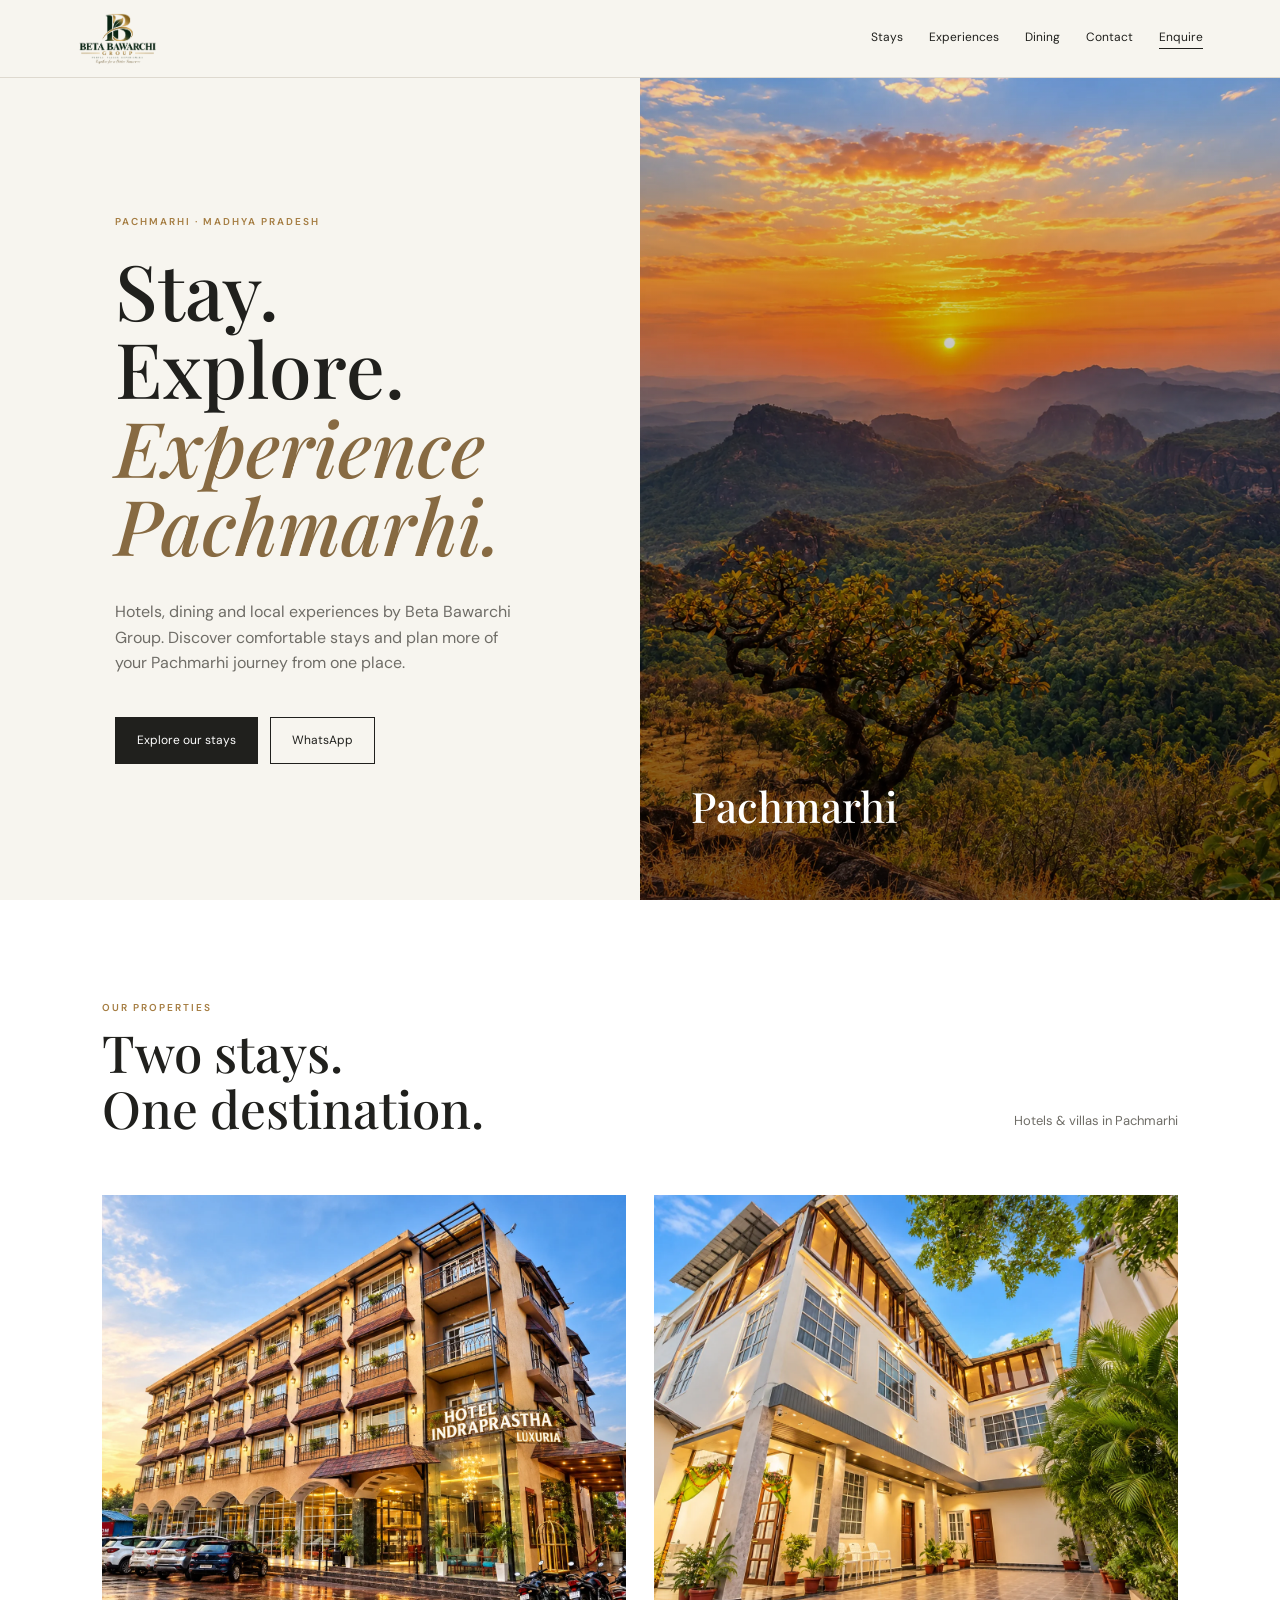
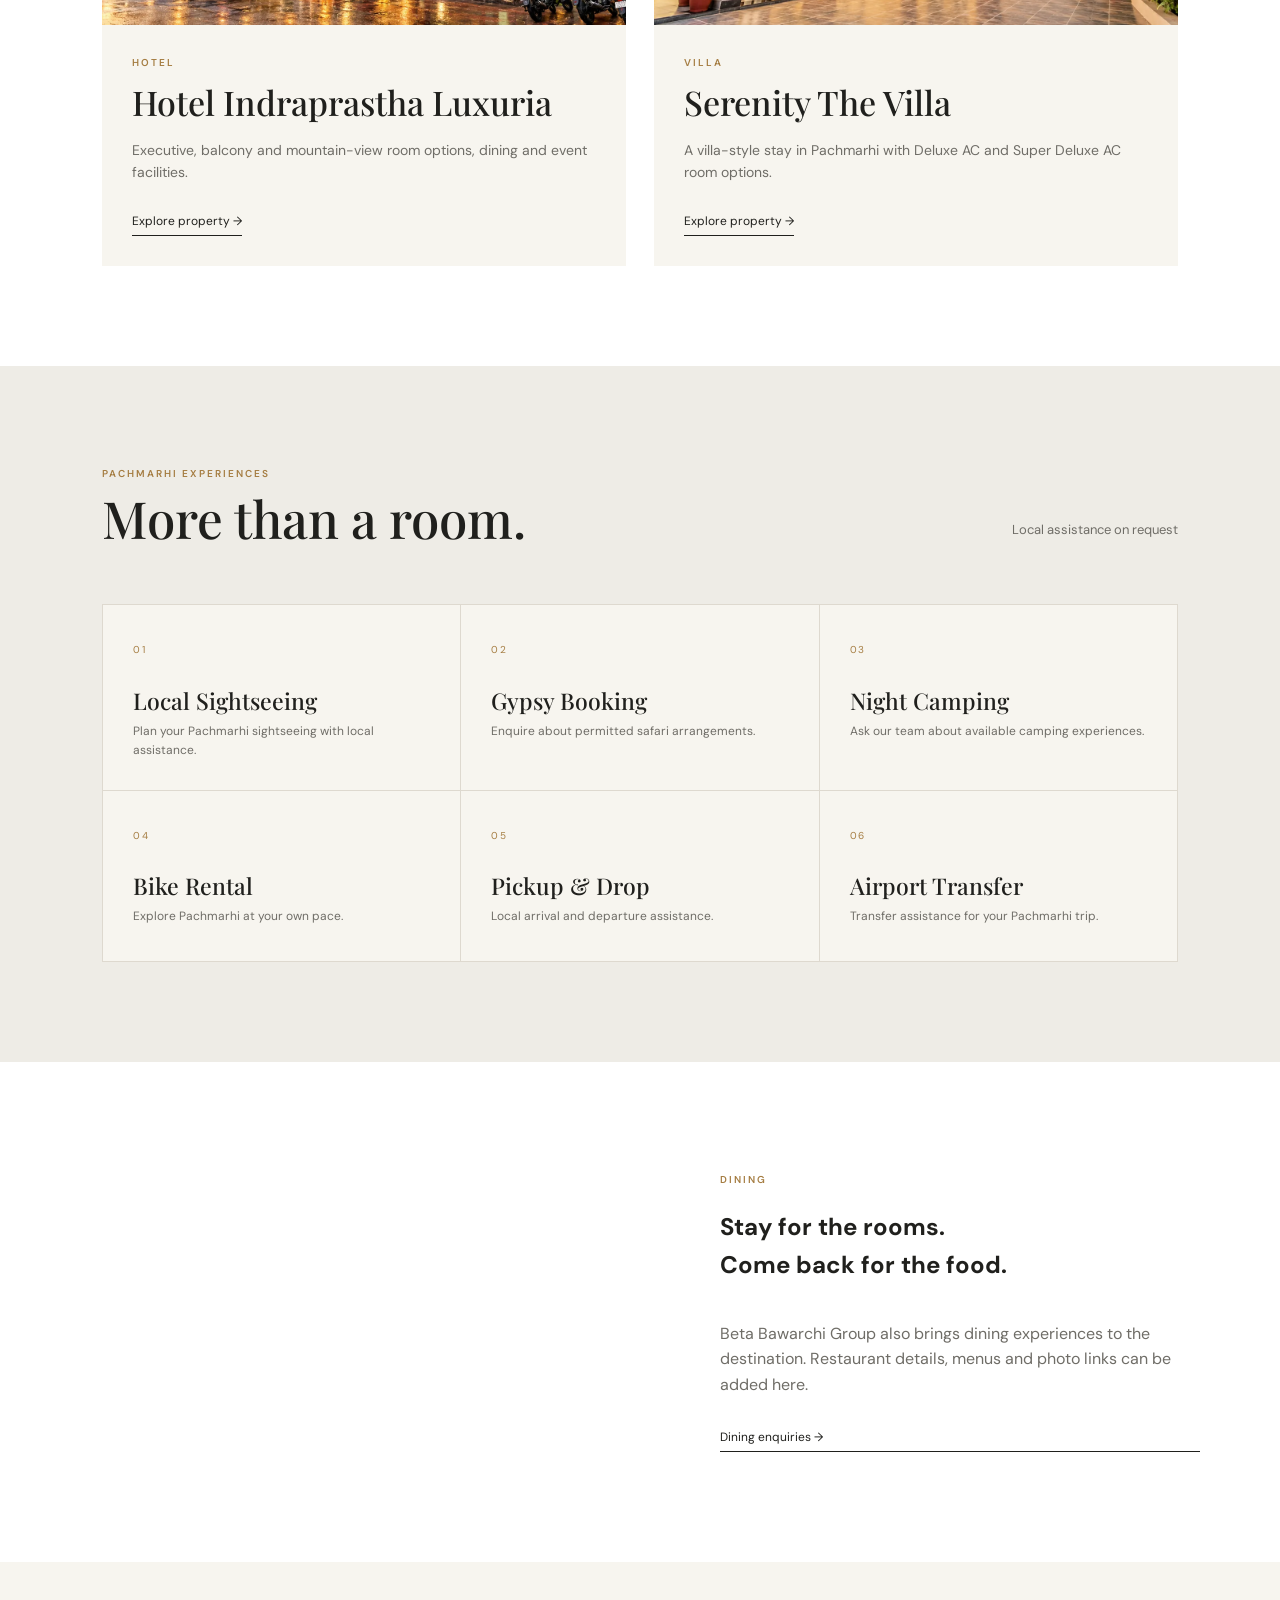
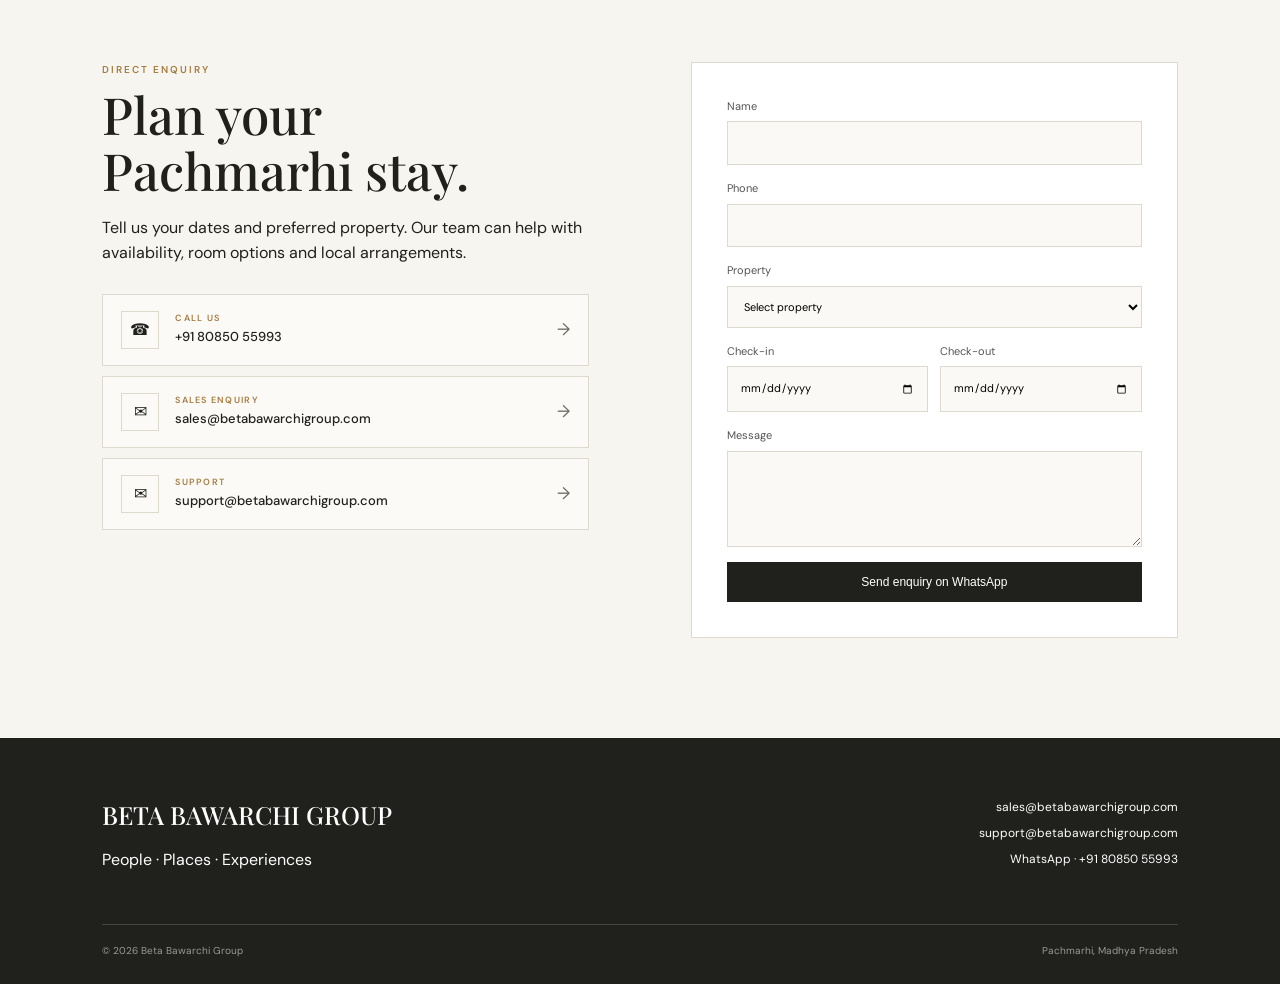
==== index.html @ 011f5f98 "Update index.html" ====
<!doctype html>
<html lang="en">

<head>

    <meta charset="utf-8">

    <meta
        name="viewport"
        content="width=device-width, initial-scale=1"
    >

    <title>
        Hotels in Pachmarhi, Madhya Pradesh | Beta Bawarchi Group
    </title>

    <meta
        name="description"
        content="Hotels and stays in Pachmarhi, Madhya Pradesh with Beta Bawarchi Group. Explore Hotel Indraprastha Luxuria, Serenity The Villa, dining and local experiences."
    >

    <meta
        name="robots"
        content="index,follow"
    >

    <link
        rel="canonical"
        href="https://betabawarchigroup.com/"
    >


    <!-- =====================================================
         GOOGLE FONTS
    ====================================================== -->

    <link
        rel="preconnect"
        href="https://fonts.googleapis.com"
    >

    <link
        rel="preconnect"
        href="https://fonts.gstatic.com"
        crossorigin
    >

    <link
        href="https://fonts.googleapis.com/css2?family=DM+Sans:wght@400;500;600&family=Playfair+Display:wght@500;600&display=swap"
        rel="stylesheet"
    >


    <!-- =====================================================
         MAIN CSS
    ====================================================== -->

    <link
        rel="stylesheet"
        href="styles.css"
    >

</head>


<body>


    <!-- =====================================================
         HEADER
    ====================================================== -->

    <header class="header">

        <a
            class="brand"
            href="/"
        >

            <img
                src="images/logo.png"
                alt="Beta Bawarchi Group"
                class="brand-logo"
            >

        </a>


        <!-- Navigation -->

        <nav class="nav">

            <a href="#properties">
                Stays
            </a>

            <a href="#experiences">
                Experiences
            </a>

            <a href="#dining">
                Dining
            </a>

            <a href="#contact">
                Contact
            </a>

            <a
                class="cta"
                href="#enquiry"
            >
                Enquire
            </a>

        </nav>

    </header>



    <!-- =====================================================
         MAIN CONTENT
    ====================================================== -->

    <main>


        <!-- =================================================
             HERO SECTION
        ================================================== -->

        <section class="hero">


            <div class="hero-copy">

                <div class="eyebrow">
                    PACHMARHI · MADHYA PRADESH
                </div>


                <h1>

                    Stay. Explore.<br>

                    <em>
                        Experience Pachmarhi.
                    </em>

                </h1>


                <p>
                    Hotels, dining and local experiences by Beta
                    Bawarchi Group. Discover comfortable stays and
                    plan more of your Pachmarhi journey from one place.
                </p>


                <div class="buttons">


                    <a
                        class="btn dark"
                        href="#properties"
                    >
                        Explore our stays
                    </a>


                    <a
                        class="btn"
                        href="https://wa.me/918085055993?text=Hello%20Beta%20Bawarchi%20Group%2C%20I%20would%20like%20to%20make%20a%20booking%20enquiry."
                        target="_blank"
                    >
                        WhatsApp
                    </a>


                </div>

            </div>


            <!-- Hero Image -->

             <div class="hero-img">

    <div
        class="hero-slide active"
        style="background-image: url('images/Hero-slide/Destination-1-web.webp');"
    ></div>

    <div
        class="hero-slide"
        style="background-image: url('images/Hero-slide/Destination-2-web.webp');"
    ></div>

    <div
        class="hero-slide"
        style="background-image: url('images/Hero-slide/Destination-3-web.webp');"
    ></div>

    <span>
        Pachmarhi
    </span>

</div>

        </section>



        <!-- =================================================
             OUR PROPERTIES
        ================================================== -->

        <section
            class="section white"
            id="properties"
        >


            <div class="section-head">


                <div>

                    <div class="kicker">
                        OUR PROPERTIES
                    </div>


                    <h2>
                        Two stays.<br>
                        One destination.
                    </h2>

                </div>


                <p>
                    Hotels & villas in Pachmarhi
                </p>


            </div>



            <div class="property-grid">


                <!-- =================================================
                     HOTEL INDRAPRASTHA
                ================================================== -->

                <article class="property-card">


                    <div class="card-img indraprastha"></div>


                    <div class="card-body">


                        <div class="kicker">
                            HOTEL
                        </div>


                        <h3>
                            Hotel Indraprastha Luxuria
                        </h3>


                        <p>
                            Executive, balcony and mountain-view
                            room options, dining and event facilities.
                        </p>


                        <a
                            class="link"
                            href="hotel-indraprastha-pachmarhi/"
                        >
                            Explore property →
                        </a>


                    </div>


                </article>



                <!-- =================================================
                     SERENITY THE VILLA
                ================================================== -->

                <article class="property-card">


                    <div class="card-img serenity"></div>


                    <div class="card-body">


                        <div class="kicker">
                            VILLA
                        </div>


                        <h3>
                            Serenity The Villa
                        </h3>


                        <p>
                            A villa-style stay in Pachmarhi with
                            Deluxe AC and Super Deluxe AC room options.
                        </p>


                        <a
                            class="link"
                            href="serenity-the-villa-pachmarhi/"
                        >
                            Explore property →
                        </a>


                    </div>


                </article>


            </div>


        </section>



        <!-- =================================================
             PACHMARHI EXPERIENCES
        ================================================== -->

        <section
            class="section experiences"
            id="experiences"
        >


            <div class="section-head">


                <div>

                    <div class="kicker">
                        PACHMARHI EXPERIENCES
                    </div>


                    <h2>
                        More than a room.
                    </h2>

                </div>


                <p>
                    Local assistance on request
                </p>


            </div>



            <div class="experience-grid">


                <!-- Experience 01 -->

                <div class="experience">

                    <span>
                        01
                    </span>


                    <h3>
                        Local Sightseeing
                    </h3>


                    <p>
                        Plan your Pachmarhi sightseeing with
                        local assistance.
                    </p>

                </div>



                <!-- Experience 02 -->

                <div class="experience">

                    <span>
                        02
                    </span>


                    <h3>
                        Gypsy Booking
                    </h3>


                    <p>
                        Enquire about permitted safari arrangements.
                    </p>

                </div>



                <!-- Experience 03 -->

                <div class="experience">

                    <span>
                        03
                    </span>


                    <h3>
                        Night Camping
                    </h3>


                    <p>
                        Ask our team about available camping
                        experiences.
                    </p>

                </div>



                <!-- Experience 04 -->

                <div class="experience">

                    <span>
                        04
                    </span>


                    <h3>
                        Bike Rental
                    </h3>


                    <p>
                        Explore Pachmarhi at your own pace.
                    </p>

                </div>



                <!-- Experience 05 -->

                <div class="experience">

                    <span>
                        05
                    </span>


                    <h3>
                        Pickup & Drop
                    </h3>


                    <p>
                        Local arrival and departure assistance.
                    </p>

                </div>



                <!-- Experience 06 -->

                <div class="experience">

                    <span>
                        06
                    </span>


                    <h3>
                        Airport Transfer
                    </h3>


                    <p>
                        Transfer assistance for your Pachmarhi trip.
                    </p>

                </div>


            </div>


        </section>



        <!-- =================================================
             DINING
        ================================================== -->

        <section
            class="dining"
            id="dining"
        >


            <div class="dining-img"></div>


            <div class="dining-copy">


                <div class="kicker">
                    DINING
                </div>


                <h2>
                    Stay for the rooms.<br>
                    Come back for the food.
                </h2>


                <p>
                    Beta Bawarchi Group also brings dining experiences
                    to the destination. Restaurant details, menus and
                    photo links can be added here.
                </p>


                <a
                    class="link"
                    href="mailto:sales@betabawarchigroup.com?subject=Dining%20Enquiry"
                >
                    Dining enquiries →
                </a>


            </div>


        </section>



        <!-- =================================================
             DIRECT ENQUIRY
        ================================================== -->

        <section
            class="section enquiry"
            id="enquiry"
        >


            <!-- Contact Information -->

            <div>


                <div class="kicker">
                    DIRECT ENQUIRY
                </div>


                <h2>
                    Plan your<br>
                    Pachmarhi stay.
                </h2>


                <p>
                    Tell us your dates and preferred property.
                    Our team can help with availability, room
                    options and local arrangements.
                </p>


                <div class="contact-actions">

    <a
        class="contact-action"
        href="tel:+918085055993"
    >
        <span class="contact-icon">☎</span>

        <span class="contact-action-text">
            <small>CALL US</small>
            <strong>+91 80850 55993</strong>
        </span>

        <span class="contact-arrow">→</span>
    </a>


    <a
        class="contact-action"
        href="mailto:sales@betabawarchigroup.com"
    >
        <span class="contact-icon">✉</span>

        <span class="contact-action-text">
            <small>SALES ENQUIRY</small>
            <strong>sales@betabawarchigroup.com</strong>
        </span>

        <span class="contact-arrow">→</span>
    </a>


    <a
        class="contact-action"
        href="mailto:support@betabawarchigroup.com"
    >
        <span class="contact-icon">✉</span>

        <span class="contact-action-text">
            <small>SUPPORT</small>
            <strong>support@betabawarchigroup.com</strong>
        </span>

        <span class="contact-arrow">→</span>
    </a>

     </div>
     </div>



            <!-- Booking Enquiry Form -->

            <form
                class="form"
                onsubmit="sendWhatsApp(event)"
            >


                <label>

                    Name

                    <input
                        id="name"
                        required
                    >

                </label>



                <label>

                    Phone

                    <input
                        id="phone"
                        required
                    >

                </label>



                <label>

                    Property

                    <select
                        id="property"
                        required
                    >

                        <option value="">
                            Select property
                        </option>


                        <option>
                            Hotel Indraprastha Luxuria
                        </option>


                        <option>
                            Serenity The Villa
                        </option>

                    </select>

                </label>



                <div class="two">


                    <label>

                        Check-in

                        <input
                            id="checkin"
                            type="date"
                            required
                        >

                    </label>


                    <label>

                        Check-out

                        <input
                            id="checkout"
                            type="date"
                            required
                        >

                    </label>


                </div>



                <label>

                    Message

                    <textarea
                        id="message"
                        rows="4"
                    ></textarea>

                </label>



                <button
                    class="btn dark full"
                >
                    Send enquiry on WhatsApp
                </button>


            </form>


        </section>


    </main>



    <!-- =====================================================
         FOOTER
    ====================================================== -->

    <footer
        class="footer"
        id="contact"
    >


        <!-- Footer Brand -->

        <div>


            <div class="footer-brand">
                BETA BAWARCHI GROUP
            </div>


            <p>
                People · Places · Experiences
            </p>


        </div>



        <!-- Footer Contact -->

        <div class="footer-contact">


            <a href="mailto:sales@betabawarchigroup.com">
                sales@betabawarchigroup.com
            </a>


            <a href="mailto:support@betabawarchigroup.com">
                support@betabawarchigroup.com
            </a>


            <a
                href="https://wa.me/918085055993"
                target="_blank"
            >
                WhatsApp · +91 80850 55993
            </a>


        </div>



        <!-- Footer Bottom -->

        <div class="footer-bottom">


            <span>
                © 2026 Beta Bawarchi Group
            </span>


            <span>
                Pachmarhi, Madhya Pradesh
            </span>


        </div>


    </footer>



    <!-- =====================================================
         JAVASCRIPT
    ====================================================== -->

    <script src="script.js"></script>


</body>

</html>
---- styles.css ----
/* =========================================================
   BETA BAWARCHI GROUP
   MAIN WEBSITE STYLES
========================================================= */


/* =========================================================
   1. ROOT VARIABLES
========================================================= */

:root {
    --ink: #20201d;
    --muted: #6f6d67;
    --gold: #a57d42;
    --paper: #f7f5ef;
    --white: #fff;
    --line: #ded9cf;

    --serif: "Playfair Display", Georgia, serif;
    --sans: "DM Sans", Arial, sans-serif;
}


/* =========================================================
   2. GLOBAL STYLES
========================================================= */

* {
    box-sizing: border-box;
}

html {
    scroll-behavior: smooth;
}

body {
    margin: 0;
    background: var(--paper);
    color: var(--ink);
    font-family: var(--sans);
    line-height: 1.6;
}

a {
    text-decoration: none;
    color: inherit;
}

img {
    max-width: 100%;
}


/* =========================================================
   3. HEADER
========================================================= */

.header {
    height: 78px;
    border-bottom: 1px solid var(--line);

    display: flex;
    align-items: center;
    justify-content: space-between;

    padding: 0 6vw;

    position: sticky;
    top: 0;

    background: rgba(247, 245, 239, 0.96);
    backdrop-filter: blur(10px);

    z-index: 20;
}


/* Brand */

.brand {
    display: flex;
    align-items: center;
}

.brand-logo {
    width: 150px;
    height: 52px;
    object-fit: contain;
    object-position: left center;
    display: block;
}


/* Navigation */

.nav {
    display: flex;
    gap: 26px;
    font-size: 12px;
}

.nav a:hover {
    color: var(--gold);
}

.nav .cta {
    border-bottom: 1px solid var(--ink);
}


/* =========================================================
   4. HOMEPAGE HERO
========================================================= */

.hero {
    min-height: calc(100vh - 78px);

    display: grid;
    grid-template-columns: 1fr 1fr;
}

.hero-copy {
    padding: 9vw;

    display: flex;
    justify-content: center;
    flex-direction: column;
}

.eyebrow,
.kicker {
    font-size: 10px;
    letter-spacing: 0.2em;
    color: var(--gold);
    font-weight: 600;
}

.hero h1 {
    font: 500 clamp(48px, 6vw, 84px) / 1.02 var(--serif);
    margin: 20px 0;
}

.hero h1 em {
    font-style: italic;
    color: #876a42;
}

.hero-copy p {
    max-width: 530px;
    color: var(--muted);
}

.hero-img {
    min-height: 620px;
    position: relative;
    overflow: hidden;
    background: #222;
}


/* =========================================================
   HERO IMAGE SLIDES
========================================================= */

.hero-slide {
    position: absolute;

    inset: 0;

    background-position: center;
    background-size: cover;
    background-repeat: no-repeat;

    opacity: 0;

    transition: opacity 1.4s ease;

    transform: scale(1.02);
}


/* Dark overlay */

.hero-slide::after {
    content: "";

    position: absolute;

    inset: 0;

    background:
        linear-gradient(
            180deg,
            rgba(0, 0, 0, 0.05),
            rgba(0, 0, 0, 0.55)
        );
}


/* Active slide */

.hero-slide.active {
    opacity: 1;
}


/* Pachmarhi label */

.hero-img span {
    position: absolute;

    left: 8%;
    bottom: 8%;

    color: white;

    font: 500 42px var(--serif);

    z-index: 5;
}


/* =========================================================
   5. BUTTONS
========================================================= */

.buttons {
    display: flex;
    gap: 12px;
    margin-top: 25px;
}

.btn {
    padding: 13px 21px;

    border: 1px solid var(--ink);

    font-size: 12px;
    cursor: pointer;
}

.btn.dark {
    background: var(--ink);
    color: white;
}

.btn:hover {
    opacity: 0.82;
}


/* =========================================================
   6. GENERAL SECTIONS
========================================================= */

.section {
    padding: 100px 8vw;
}

.white {
    background: #fff;
}

.section-head {
    display: flex;
    justify-content: space-between;
    align-items: end;

    margin-bottom: 50px;
}

.section h2 {
    font: 500 clamp(35px, 4vw, 56px) / 1.1 var(--serif);
    margin: 8px 0;
}

.section-head p {
    color: var(--muted);
    font-size: 13px;
}


/* =========================================================
   7. PROPERTY CARDS
========================================================= */

.property-grid {
    display: grid;
    grid-template-columns: 1fr 1fr;
    gap: 28px;
}

.property-card {
    background: var(--paper);
}

.card-img {
    height: 430px;
    background: center / cover;
}

.indraprastha {
    background-image:
        url("images/indraprastha/Facade-web.webp");
}

.serenity {
    background-image:
        url("images/Serenity/serenity-web.webp");
}

.card-body {
    padding: 30px;
}

.card-body h3 {
    font: 500 34px var(--serif);
    margin: 8px 0;
}

.card-body p {
    color: var(--muted);
    font-size: 14px;
}

.link {
    font-size: 12px;

    border-bottom: 1px solid var(--ink);

    display: inline-block;

    padding-bottom: 3px;
    margin-top: 15px;
}


/* =========================================================
   8. EXPERIENCES
========================================================= */

.experiences {
    background: #eeece6;
}

.experience-grid {
    display: grid;
    grid-template-columns: repeat(3, 1fr);

    gap: 1px;

    background: var(--line);
    border: 1px solid var(--line);
}

.experience {
    background: var(--paper);

    padding: 30px;
    min-height: 170px;
}

.experience span {
    color: var(--gold);

    font-size: 10px;
    letter-spacing: 0.15em;
}

.experience h3 {
    font: 500 23px var(--serif);
    margin: 24px 0 6px;
}

.experience p {
    font-size: 12px;
    color: var(--muted);
    margin: 0;
}


/* =========================================================
   9. DINING
========================================================= */

.dining {
    display: grid;
    grid-template-columns: 1fr 1fr;

    padding: 0;

    background: white;
}

.dining-img {
    min-height: 500px;

    background:
        url("https://images.unsplash.com/photo-1515003197210-e0cd71810b5f?auto=format&fit=crop&w=1400&q=85")
        center / cover;
}

.dining-copy {
    padding: 80px;

    display: flex;
    flex-direction: column;
    justify-content: center;
}

.dining-copy p {
    max-width: 520px;
    color: var(--muted);
}


/* =========================================================
   10. FOOTER
========================================================= */

.footer {
    background: var(--ink);
    color: white;

    padding: 60px 8vw 25px;

    display: grid;
    grid-template-columns: 1fr 1fr;

    gap: 35px;
}

.footer-brand {
    font: 500 25px var(--serif);
}

.footer-contact {
    display: flex;
    flex-direction: column;
    gap: 7px;

    font-size: 12px;

    justify-self: end;
    text-align: right;
}

.footer-bottom {
    grid-column: 1 / -1;

    border-top: 1px solid #444;

    padding-top: 18px;

    color: #999;

    font-size: 10px;

    display: flex;
    justify-content: space-between;
}


/* =========================================================
   11. PROPERTY PAGE HERO
========================================================= */

.property-hero {
    display: grid;
    grid-template-columns: 1fr 1fr;

    min-height: 620px;
}

.property-copy {
    padding: 9vw;

    display: flex;
    flex-direction: column;
    justify-content: center;
}

.property-copy h1 {
    font: 500 clamp(42px, 5vw, 72px) / 1.05 var(--serif);
    margin: 15px 0;
}

.property-copy p {
    max-width: 560px;
    color: var(--muted);
}

.property-photo {
    background: center / cover;
}

.property-photo.ind {
    background-image:
        url("images/indraprastha/Facade-web.webp");
}

.property-photo.ser {
    background-image:
        url("images/Serenity/hero-web.webp");
}


/* =========================================================
   12. PROPERTY STATS
========================================================= */

.stats {
    display: grid;
    grid-template-columns: repeat(4, 1fr);

    border-top: 1px solid var(--line);
    border-bottom: 1px solid var(--line);
}

.stat {
    padding: 25px;
    border-right: 1px solid var(--line);
}

.stat:last-child {
    border: 0;
}

.stat strong {
    display: block;
    font: 500 25px var(--serif);
}

.stat span {
    font-size: 10px;
    color: var(--muted);

    text-transform: uppercase;
    letter-spacing: 0.1em;
}


/* =========================================================
   13. ROOMS
========================================================= */

.rooms {
    background: #fff;
}

.room-grid {
    display: grid;
    grid-template-columns: repeat(2, 1fr);

    gap: 1px;

    background: var(--line);
    border: 1px solid var(--line);
}

.room {
    background: var(--paper);
}


/* ---------------------------------------------------------
   ROOM PREVIEW IMAGE
--------------------------------------------------------- */

.room-photo {
    height: 290px;
    background: center / cover;
}


/* =========================================================
   HOTEL INDRAPRASTHA ROOM IMAGES
   DO NOT CHANGE
========================================================= */


/* Executive AC */

.room-photo.r1 {
    background-image:
        url("images/indraprastha/executive-ac-web.webp");
}


/* Executive AC Front View */

.room-photo.r2 {
    background-image:
        url("images/indraprastha/executive-front-web.webp");
}


/* Executive Luxury Balcony */

.room-photo.r3 {
    background-image:
        url("images/indraprastha/luxury-balcony-web.webp");
}


/* Mountain View Room */

.room-photo.r4 {
    background-image:
        url("images/indraprastha/mountain-view-web.webp");
}


/* Royale Suite */

.room-photo.r5 {
    background-image:
        url("https://raw.githubusercontent.com/sreejithp-dotcom/beta-bawarchi-website/main/images/indraprastha/royale-suite-web.webp");
}


/* =========================================================
   SERENITY THE VILLA
   ROOM IMAGES
========================================================= */

/*
   Serenity has two room categories:

   1. Deluxe AC
   2. Super Deluxe AC

   These use separate classes so they never interfere
   with the Indraprastha room images above.
*/

.room-photo.serenity-dummy-1 {
    background-image:
        url("images/Serenity/Deluxe Room 1.png");
}

.room-photo.serenity-dummy-2 {
    background-image:
        url("https://raw.githubusercontent.com/sreejithp-dotcom/beta-bawarchi-website/main/images/Serenity/Super Deluxe.png");
}


/* =========================================================
   ROOM INFORMATION
========================================================= */

.room-body {
    padding: 25px;
}

.room-body h3 {
    font: 500 26px var(--serif);
    margin: 0 0 5px;
}

.room-body small {
    color: var(--gold);
}

.room-body p {
    color: var(--muted);
    font-size: 12px;
}

.photo-link {
    font-size: 11px;
    color: var(--gold);
}


/* =========================================================
   14. AMENITIES
========================================================= */

.amenity-grid {
    display: grid;
    grid-template-columns: repeat(3, 1fr);

    gap: 1px;

    background: var(--line);
    border: 1px solid var(--line);
}

.amenity {
    background: var(--paper);
    padding: 28px;
}

.amenity h3 {
    font: 500 21px var(--serif);
    margin: 0 0 12px;
}

.amenity p {
    color: var(--muted);
    font-size: 12px;
    margin: 4px 0;
}


/* =========================================================
   15. OLD ENQUIRY SECTION
========================================================= */

.enquiry {
    display: grid;
    grid-template-columns: 1fr 1fr;

    gap: 8vw;
}

.enquiry-copy p {
    color: var(--muted);
    max-width: 520px;
}

.contact {
    display: flex;
    flex-direction: column;

    gap: 8px;

    margin-top: 25px;

    font-size: 13px;
}


/* =========================================================
   16. OLD BOOKING FORM
========================================================= */

.form {
    background: #fff;

    border: 1px solid var(--line);

    padding: 35px;
}

.form label {
    font-size: 11px;
    color: #555;

    display: block;

    margin-bottom: 15px;
}

.form input,
.form select,
.form textarea {
    display: block;

    width: 100%;

    margin-top: 6px;

    border: 1px solid var(--line);

    padding: 12px;

    background: #faf9f5;

    font: inherit;
}

.two {
    display: grid;
    grid-template-columns: 1fr 1fr;

    gap: 12px;
}

.full {
    width: 100%;
    border: 0;
}


/* =========================================================
   17. BREADCRUMB
========================================================= */

.breadcrumb {
    padding: 20px 8vw;

    font-size: 11px;
    color: var(--muted);
}

.breadcrumb a {
    color: var(--gold);
}


/* =========================================================
   18. LOCATION + CONTACT + BOOKING ENQUIRY
========================================================= */

.location-enquiry {
    padding: 90px 7vw;
    background: var(--paper);
}

.location-enquiry-header {
    max-width: 700px;
    margin-bottom: 40px;
}

.location-enquiry-header .eyebrow {
    margin-bottom: 12px;
}

.location-enquiry-header h2 {
    font: 500 clamp(35px, 4vw, 56px) / 1.1 var(--serif);
    margin: 8px 0 14px;
}

.location-enquiry-header p {
    color: var(--muted);
    max-width: 600px;
    font-size: 14px;
}


/* =========================================================
   LOCATION / ENQUIRY GRID
========================================================= */

.location-enquiry-grid {
    display: grid;
    grid-template-columns: 1.1fr 0.9fr;

    gap: 28px;

    align-items: stretch;
}


/* =========================================================
   MAP PANEL
========================================================= */

.map-panel {
    background: var(--white);

    border: 1px solid var(--line);

    overflow: hidden;
}

.map-panel iframe {
    width: 100%;
    height: 450px;

    display: block;

    border: 0;
}


/* =========================================================
   PROPERTY CONTACT CARD
========================================================= */

.property-contact-card {
    padding: 30px;
}

.property-contact-card h3 {
    font: 500 24px var(--serif);
    margin: 0 0 24px;
}


/* Contact rows */

.contact-item {
    display: grid;
    grid-template-columns: 80px 1fr;

    gap: 15px;

    padding: 15px 0;

    border-bottom: 1px solid var(--line);
}

.contact-item:last-of-type {
    border-bottom: 0;
}

.contact-label {
    font-size: 10px;

    letter-spacing: 0.12em;

    text-transform: uppercase;

    color: var(--muted);
}

.contact-value {
    font-size: 14px;
    line-height: 1.6;
}

.contact-value a {
    color: var(--ink);
}

.contact-value a:hover {
    color: var(--gold);
}


/* =========================================================
   MAP ACTION BUTTONS
========================================================= */

.map-actions {
    display: flex;

    gap: 12px;

    margin-top: 22px;

    flex-wrap: wrap;
}

.map-actions a {
    display: inline-flex;

    align-items: center;
    justify-content: center;

    min-height: 44px;

    padding: 0 20px;

    border: 1px solid var(--ink);

    font-size: 11px;

    letter-spacing: 0.08em;

    text-transform: uppercase;

    transition: 0.2s ease;
}

.map-actions a:hover {
    background: var(--ink);
    color: var(--white);
}

.map-actions .whatsapp-btn {
    border-color: var(--gold);

    background: var(--gold);

    color: var(--white);
}

.map-actions .whatsapp-btn:hover {
    background: var(--ink);

    border-color: var(--ink);
}


/* =========================================================
   DIRECT BOOKING FORM CARD
========================================================= */

.booking-form-card {
    background: var(--white);

    border: 1px solid var(--line);

    padding: 40px;
}

.booking-form-card h3 {
    font: 500 30px var(--serif);

    margin: 0 0 10px;
}

.booking-form-card > p {
    color: var(--muted);

    font-size: 13px;

    line-height: 1.7;

    margin: 0 0 28px;
}


/* =========================================================
   NEW BOOKING FORM
========================================================= */

.booking-form {
    display: grid;

    gap: 16px;
}

.booking-form label {
    display: grid;

    gap: 7px;

    font-size: 10px;

    text-transform: uppercase;

    letter-spacing: 0.1em;

    color: var(--muted);
}

.booking-form input,
.booking-form select,
.booking-form textarea {
    width: 100%;

    padding: 13px 14px;

    border: 1px solid var(--line);

    background: var(--paper);

    color: var(--ink);

    font-family: var(--sans);

    font-size: 13px;

    outline: none;

    transition: border-color 0.2s ease;
}

.booking-form input:focus,
.booking-form select:focus,
.booking-form textarea:focus {
    border-color: var(--gold);
}

.booking-form textarea {
    min-height: 100px;

    resize: vertical;
}

.booking-form button {
    margin-top: 5px;

    min-height: 48px;

    border: 0;

    background: var(--ink);

    color: var(--white);

    font-family: var(--sans);

    font-size: 11px;

    letter-spacing: 0.1em;

    text-transform: uppercase;

    cursor: pointer;

    transition: 0.2s ease;
}

.booking-form button:hover {
    background: var(--gold);
}


/* =========================================================
   LOCATION INFORMATION STRIP
========================================================= */

.location-info-strip {
    display: grid;

    grid-template-columns: repeat(3, 1fr);

    margin-top: 28px;

    border: 1px solid var(--line);

    background: var(--white);
}

.location-info-strip div {
    padding: 20px 24px;

    border-right: 1px solid var(--line);
}

.location-info-strip div:last-child {
    border-right: 0;
}

.location-info-strip strong {
    display: block;

    font: 500 18px var(--serif);

    margin-bottom: 5px;
}

.location-info-strip span {
    color: var(--muted);

    font-size: 12px;
}


/* =========================================================
   19. TABLET / MOBILE
========================================================= */

@media (max-width: 850px) {

    /* Navigation */

    .nav a:not(.cta) {
        display: none;
    }


    /* Main layouts */

    .hero,
    .property-hero,
    .dining,
    .enquiry {
        grid-template-columns: 1fr;
    }


    /* Homepage hero */

    .hero-img {
        min-height: 430px;
    }


    /* Property hero */

    .property-photo {
        min-height: 430px;
    }

    .property-copy {
        padding: 70px 8vw;
    }

    .property-photo {
        order: -1;
    }


    /* Property cards and rooms */

    .property-grid,
    .room-grid {
        grid-template-columns: 1fr;
    }


    /* Experiences and amenities */

    .experience-grid,
    .amenity-grid {
        grid-template-columns: 1fr 1fr;
    }


    /* Stats */

    .stats {
        grid-template-columns: 1fr 1fr;
    }


    /* Footer */

    .footer {
        grid-template-columns: 1fr;
    }

    .footer-contact {
        justify-self: start;
        text-align: left;
    }

    .footer-bottom {
        grid-column: 1;
    }


    /* =====================================================
       LOCATION / ENQUIRY MOBILE
    ===================================================== */

    .location-enquiry {
        padding: 65px 6vw;
    }

    .location-enquiry-grid {
        grid-template-columns: 1fr;
    }

    .map-panel iframe {
        height: 400px;
    }

    .booking-form-card {
        padding: 30px;
    }

    .location-info-strip {
        grid-template-columns: 1fr;
    }

    .location-info-strip div {
        border-right: 0;

        border-bottom: 1px solid var(--line);
    }

    .location-info-strip div:last-child {
        border-bottom: 0;
    }
}


/* =========================================================
   20. SMALL MOBILE
========================================================= */

@media (max-width: 560px) {

    /* General sections */

    .section {
        padding: 75px 6vw;
    }


    /* Experiences / amenities / stats */

    .experience-grid,
    .amenity-grid,
    .stats {
        grid-template-columns: 1fr;
    }


    /* Old form */

    .two {
        grid-template-columns: 1fr;
    }


    /* Header */

    .header {
        padding: 0 5vw;
    }

    .brand-logo {
        width: 135px;
        height: 48px;
    }


    /* Dining */

    .dining-copy {
        padding: 65px 7vw;
    }


    /* =====================================================
       LOCATION / ENQUIRY SMALL MOBILE
    ===================================================== */

    .location-enquiry {
        padding: 55px 5vw;
    }

    .location-enquiry-header {
        margin-bottom: 30px;
    }

    .map-panel iframe {
        height: 350px;
    }

    .property-contact-card {
        padding: 24px;
    }

    .booking-form-card {
        padding: 24px;
    }

    .booking-form-card h3 {
        font-size: 27px;
    }

    .contact-item {
        grid-template-columns: 1fr;

        gap: 5px;
    }

    .map-actions {
        flex-direction: column;
    }

    .map-actions a {
        width: 100%;
    }

    .location-info-strip div {
        padding: 18px 20px;
    }
}
/* =========================================================
   CONTACT ACTIONS
========================================================= */

.contact-actions {
    display: flex;
    flex-direction: column;
    gap: 10px;
    margin-top: 28px;
    max-width: 520px;
}

.contact-action {
    display: flex;
    align-items: center;
    gap: 16px;

    padding: 16px 18px;

    border: 1px solid var(--line);
    background: rgba(255, 255, 255, 0.45);

    transition:
        background 0.2s ease,
        border-color 0.2s ease,
        transform 0.2s ease;
}

.contact-action:hover {
    background: var(--white);
    border-color: var(--gold);
    transform: translateX(4px);
}

.contact-icon {
    width: 38px;
    height: 38px;

    display: flex;
    align-items: center;
    justify-content: center;

    border: 1px solid var(--line);

    font-size: 16px;
    flex-shrink: 0;
}

.contact-action-text {
    display: flex;
    flex-direction: column;
    gap: 2px;

    flex: 1;
}

.contact-action-text small {
    color: var(--gold);

    font-size: 9px;
    font-weight: 600;

    letter-spacing: 0.14em;
}

.contact-action-text strong {
    font-size: 13px;
    font-weight: 500;

    color: var(--ink);
}

.contact-arrow {
    font-size: 17px;
    color: var(--muted);

    transition: transform 0.2s ease;
}

.contact-action:hover .contact-arrow {
    transform: translateX(4px);
    color: var(--gold);
}
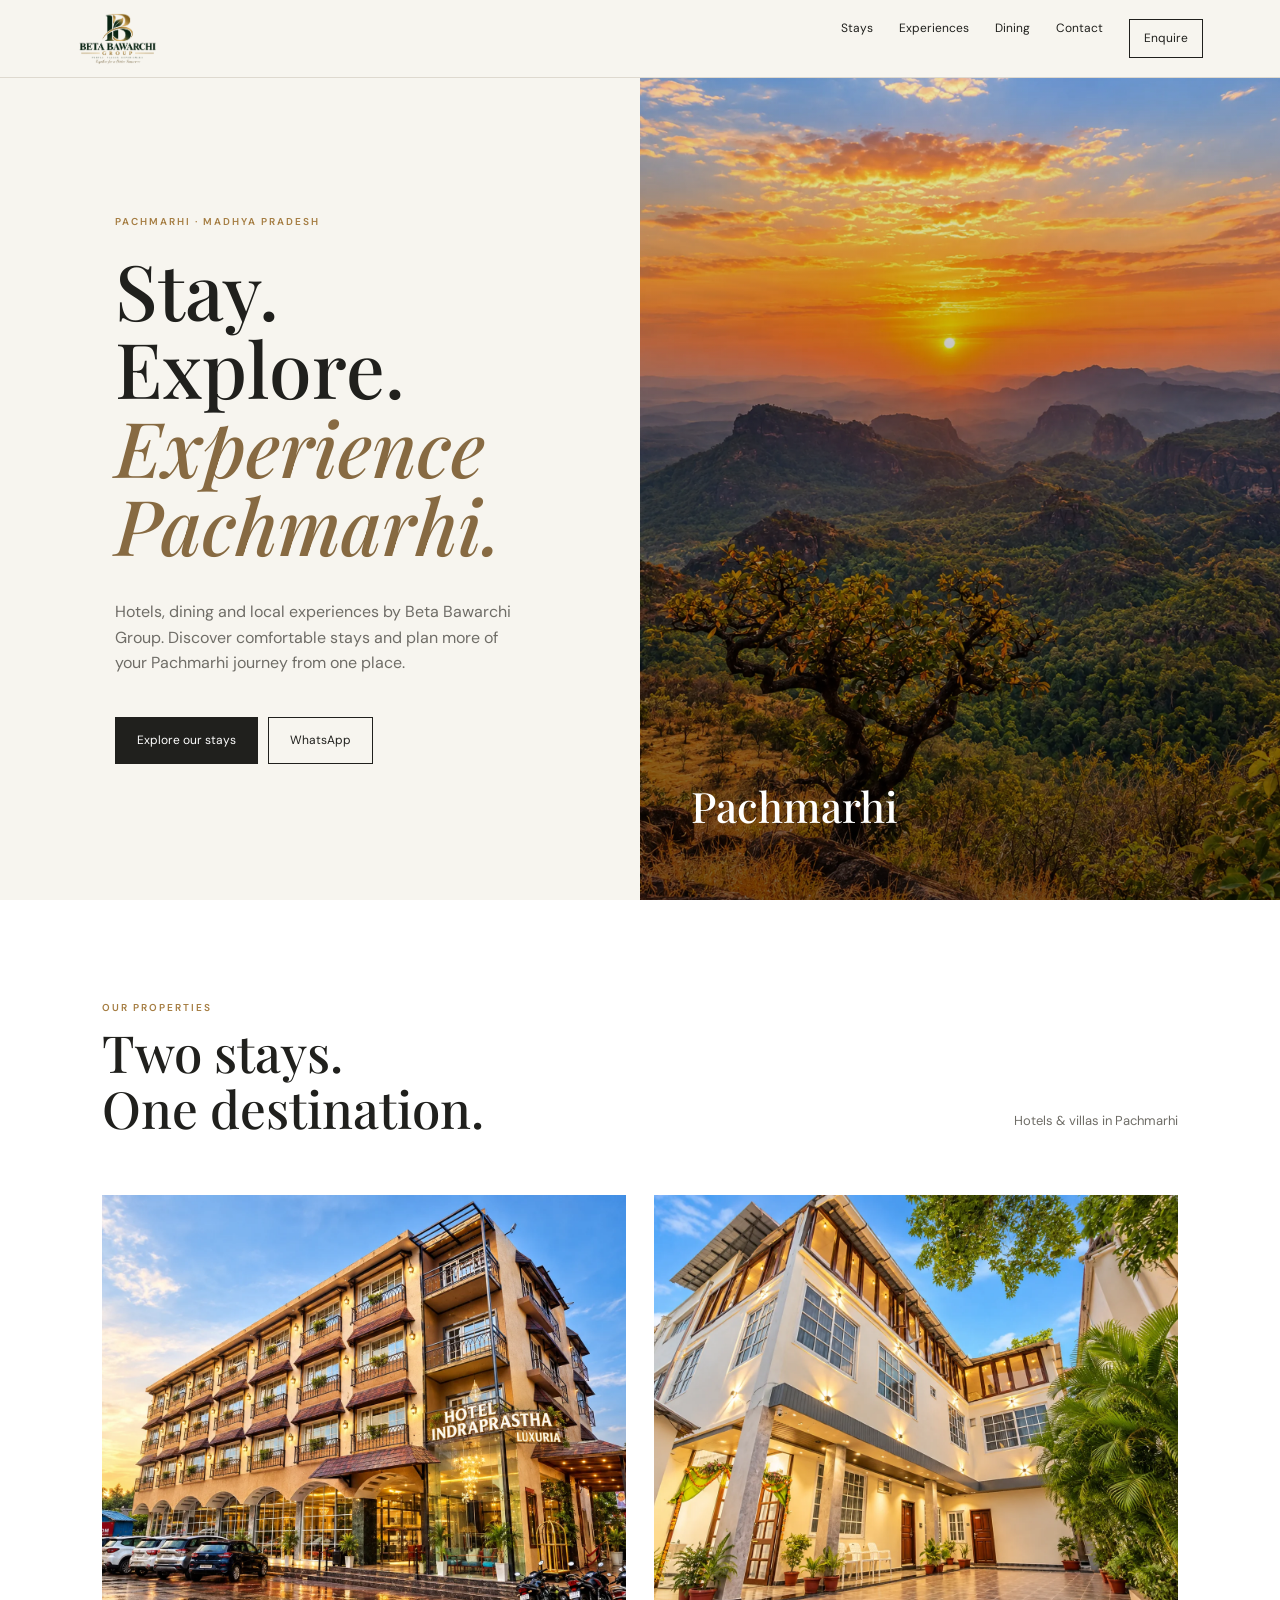
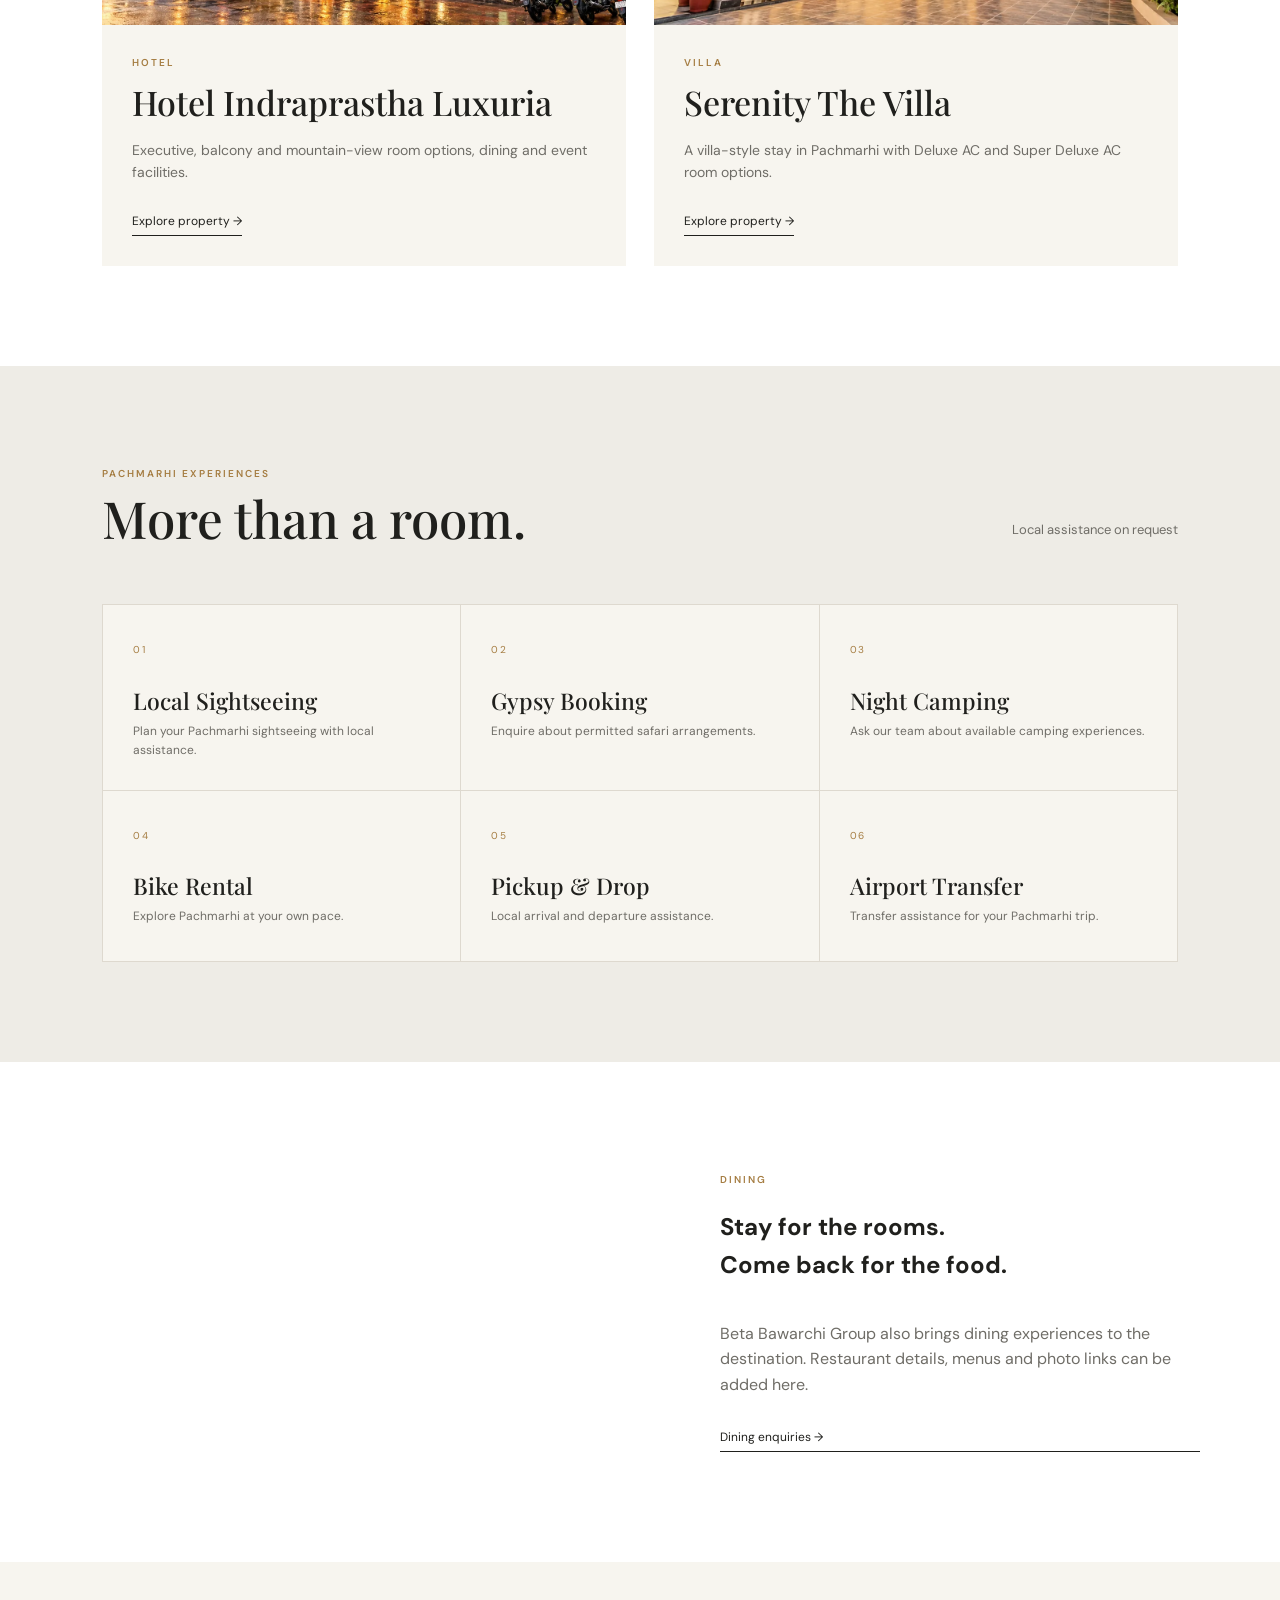
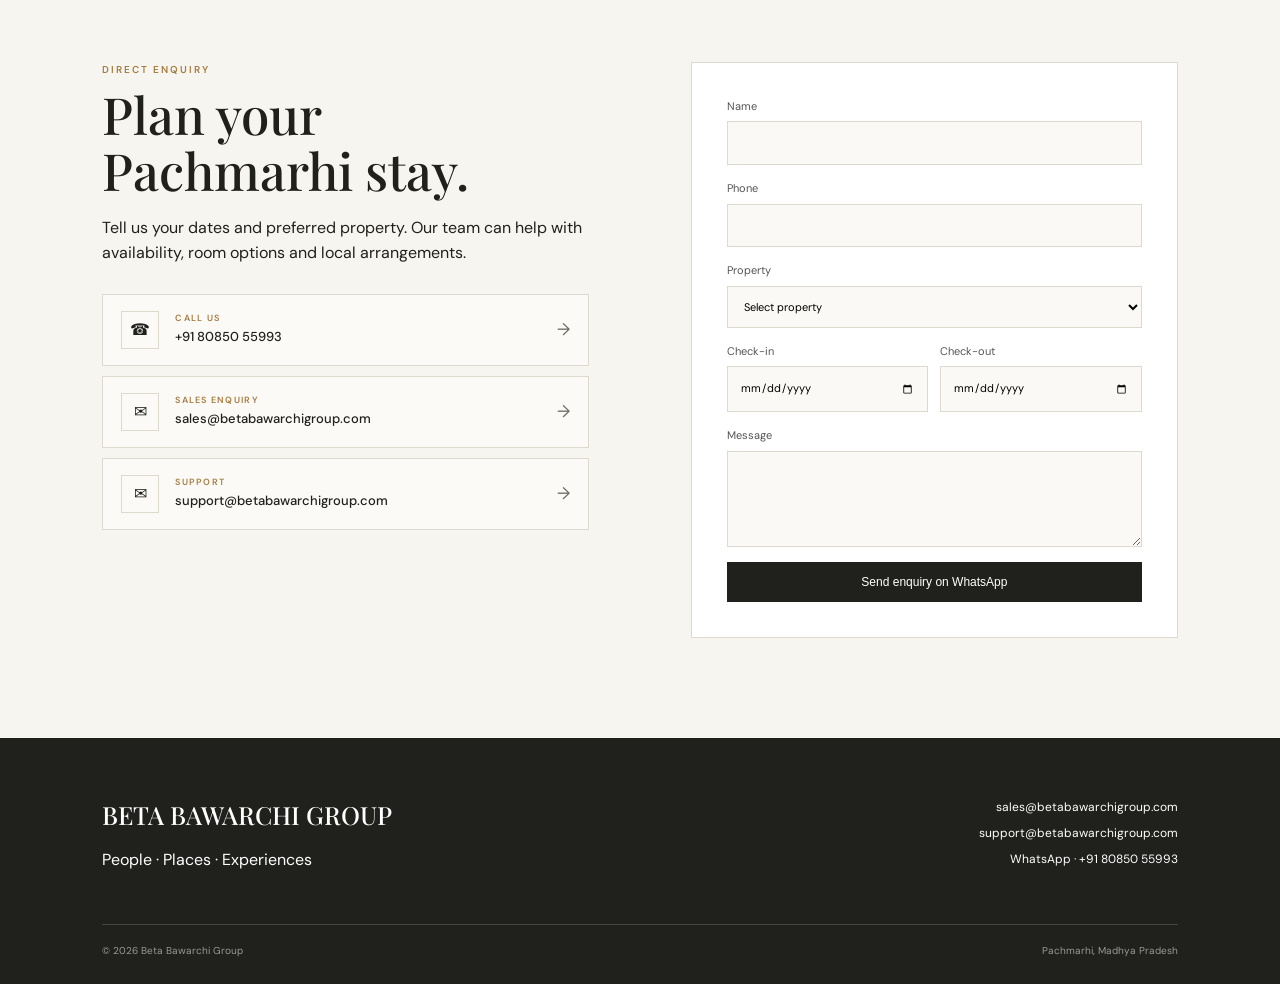
==== commit d12e3f52: "Update index.html" ====
--- a/index.html
+++ b/index.html
@@ -28,6 +28,24 @@
         rel="canonical"
         href="https://betabawarchigroup.com/"
     >
+    <script type="application/ld+json">
+{
+  "@context": "https://schema.org",
+  "@type": "Organization",
+  "name": "Beta Bawarchi Group",
+  "url": "https://betabawarchigroup.com/",
+  "logo": "https://betabawarchigroup.com/images/logo.png",
+  "email": "sales@betabawarchigroup.com",
+  "telephone": "+91-80850-55993",
+  "address": {
+    "@type": "PostalAddress",
+    "addressLocality": "Pachmarhi",
+    "addressRegion": "Madhya Pradesh",
+    "postalCode": "461881",
+    "addressCountry": "IN"
+  }
+}
+</script>
 
 
     <!-- =====================================================
@@ -94,7 +112,7 @@
                 Stays
             </a>
 
-            <a href="#experiences">
+            <a href="experiences/">
                 Experiences
             </a>
 
--- a/styles.css
+++ b/styles.css
@@ -105,7 +105,34 @@
 }
 
 .nav .cta {
-    border-bottom: 1px solid var(--ink);
+    border: 1px solid var(--ink);
+    padding: 9px 14px;
+    display: inline-flex;
+    align-items: center;
+    justify-content: center;
+}
+
+.nav-book-now {
+    display: inline-flex;
+    align-items: center;
+    justify-content: center;
+    padding: 10px 16px;
+    background: var(--ink);
+    color: var(--white);
+    border: 1px solid var(--ink);
+    font-size: 12px;
+    transition: background 0.2s ease, color 0.2s ease;
+}
+
+.nav-book-now:hover {
+    background: var(--gold);
+    border-color: var(--gold);
+    color: var(--white);
+}
+
+.nav .cta:hover {
+    background: var(--ink);
+    color: var(--white);
 }
 
 
@@ -227,8 +254,9 @@
 
 .buttons {
     display: flex;
-    gap: 12px;
+    gap: 10px;
     margin-top: 25px;
+    flex-wrap: wrap;
 }
 
 .btn {
@@ -673,6 +701,45 @@
     color: var(--gold);
 }
 
+.room-booking-actions {
+    display: flex;
+    gap: 10px;
+    margin-top: 20px;
+    flex-wrap: wrap;
+}
+
+.room-book-btn,
+.room-enquire-btn {
+    display: inline-flex;
+    align-items: center;
+    justify-content: center;
+    min-height: 42px;
+    padding: 10px 18px;
+    border: 1px solid var(--ink);
+    font-size: 11px;
+    transition: background 0.2s ease, color 0.2s ease, border-color 0.2s ease;
+}
+
+.room-book-btn {
+    background: var(--ink);
+    color: var(--white);
+}
+
+.room-book-btn:hover {
+    background: var(--gold);
+    border-color: var(--gold);
+}
+
+.room-enquire-btn {
+    background: transparent;
+    color: var(--ink);
+}
+
+.room-enquire-btn:hover {
+    background: var(--ink);
+    color: var(--white);
+}
+
 
 /* =========================================================
    14. AMENITIES
@@ -1142,8 +1209,20 @@
 
     /* Navigation */
 
-    .nav a:not(.cta) {
+    .nav a:not(.cta):not(.nav-book-now) {
         display: none;
+    }
+
+    .nav {
+        gap: 8px;
+        align-items: center;
+    }
+
+    .nav-book-now,
+    .nav .cta {
+        padding: 8px 10px;
+        font-size: 10px;
+        white-space: nowrap;
     }
 
 
@@ -1290,8 +1369,26 @@
     }
 
     .brand-logo {
-        width: 135px;
-        height: 48px;
+        width: 112px;
+        height: 44px;
+    }
+
+    .nav {
+        gap: 6px;
+    }
+
+    .nav-book-now,
+    .nav .cta {
+        padding: 7px 8px;
+        font-size: 9px;
+    }
+
+    .buttons .btn {
+        padding: 12px 14px;
+    }
+
+    .room-booking-actions > a {
+        flex: 1;
     }
 
 
@@ -1431,3 +1528,16 @@
     transform: translateX(4px);
     color: var(--gold);
 }
+
+/* Full room gallery link */
+.gallery-link-wrap {
+    display: flex;
+    justify-content: flex-end;
+    margin: 0 0 24px;
+}
+
+@media (max-width: 600px) {
+    .gallery-link-wrap {
+        justify-content: flex-start;
+    }
+}
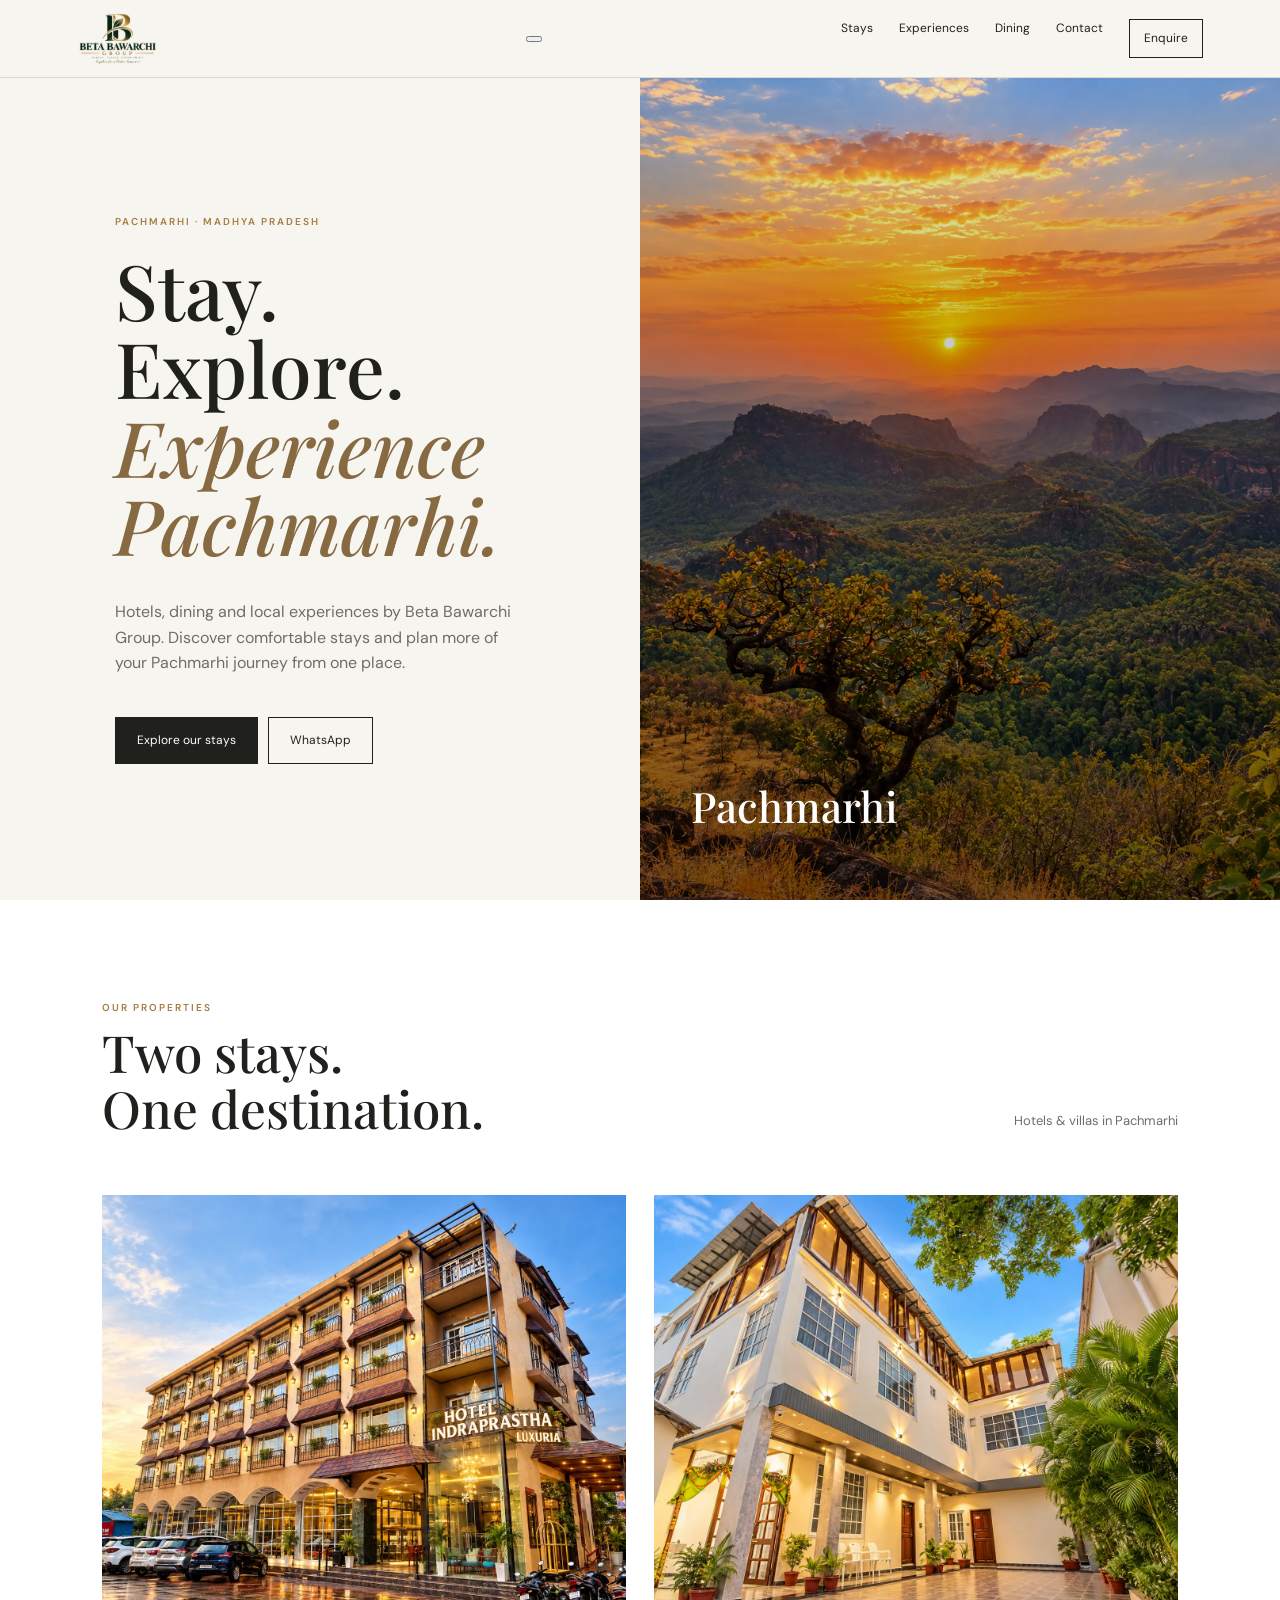
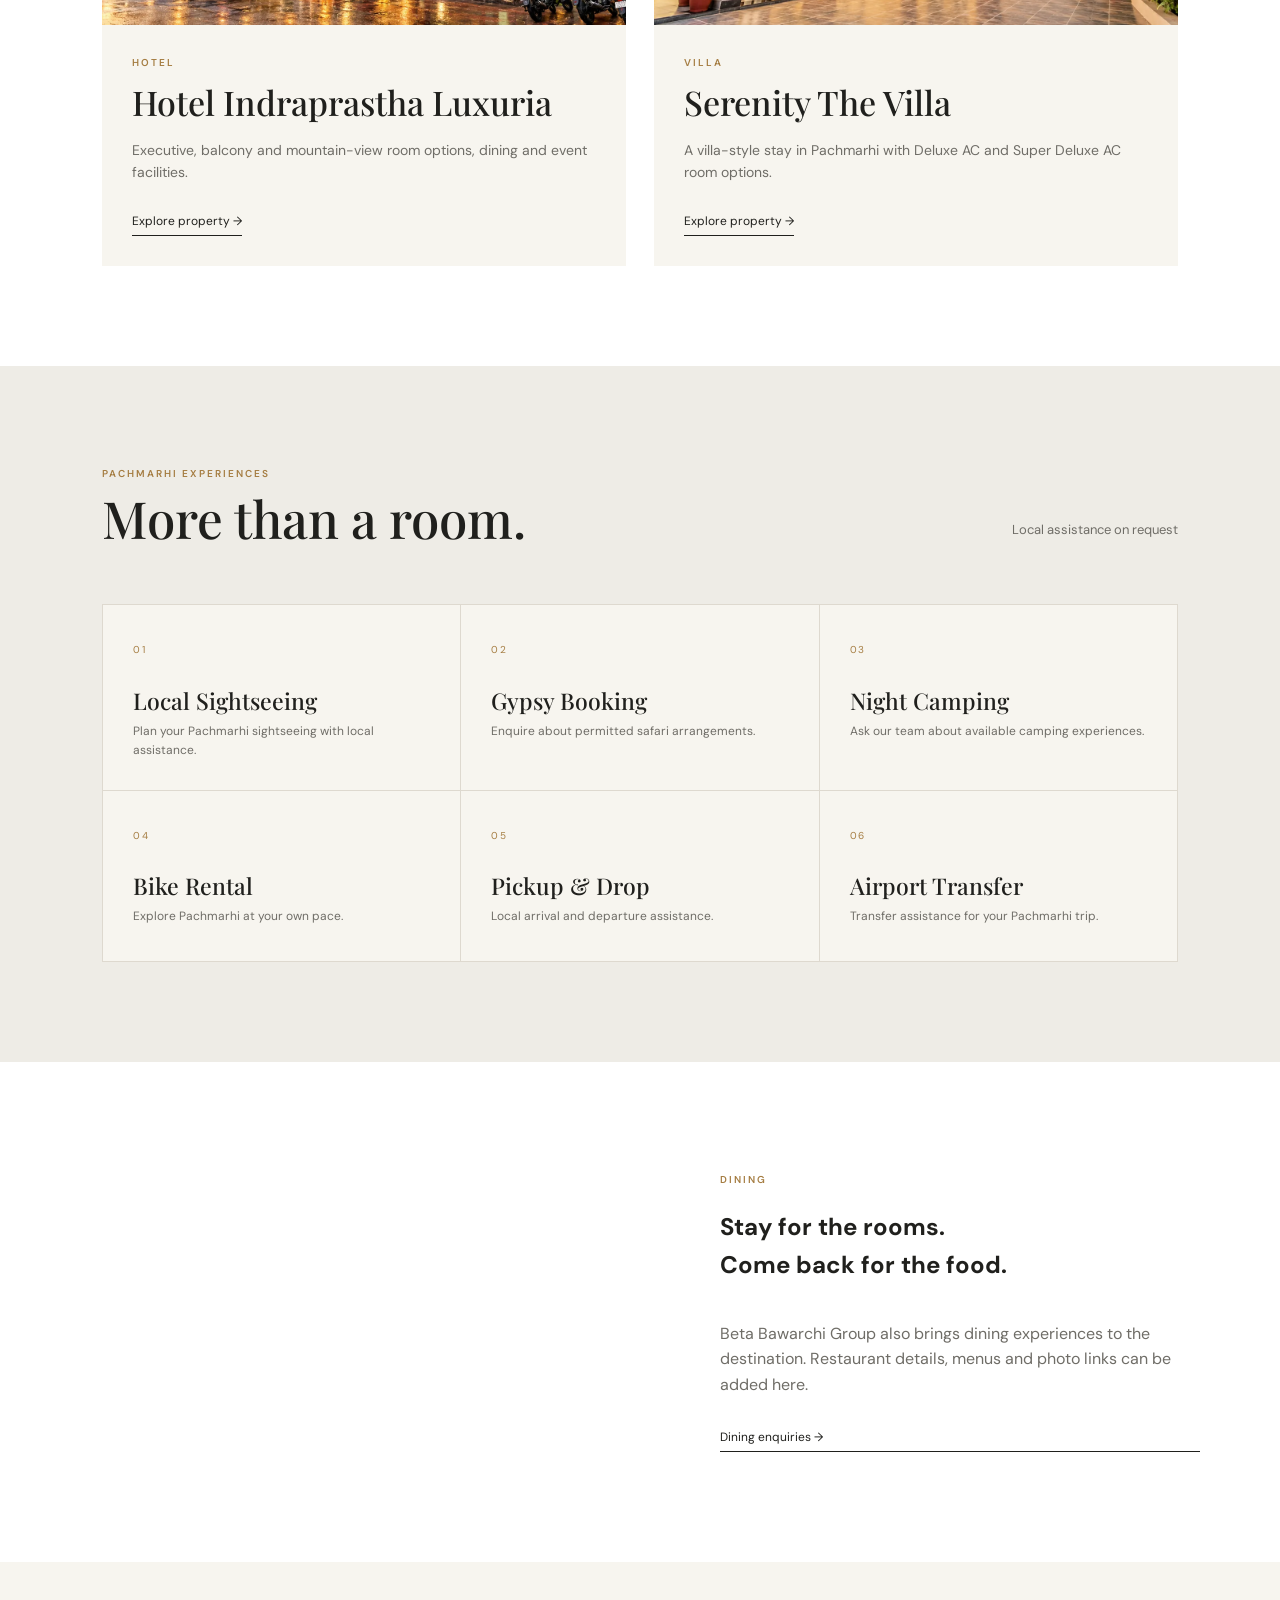
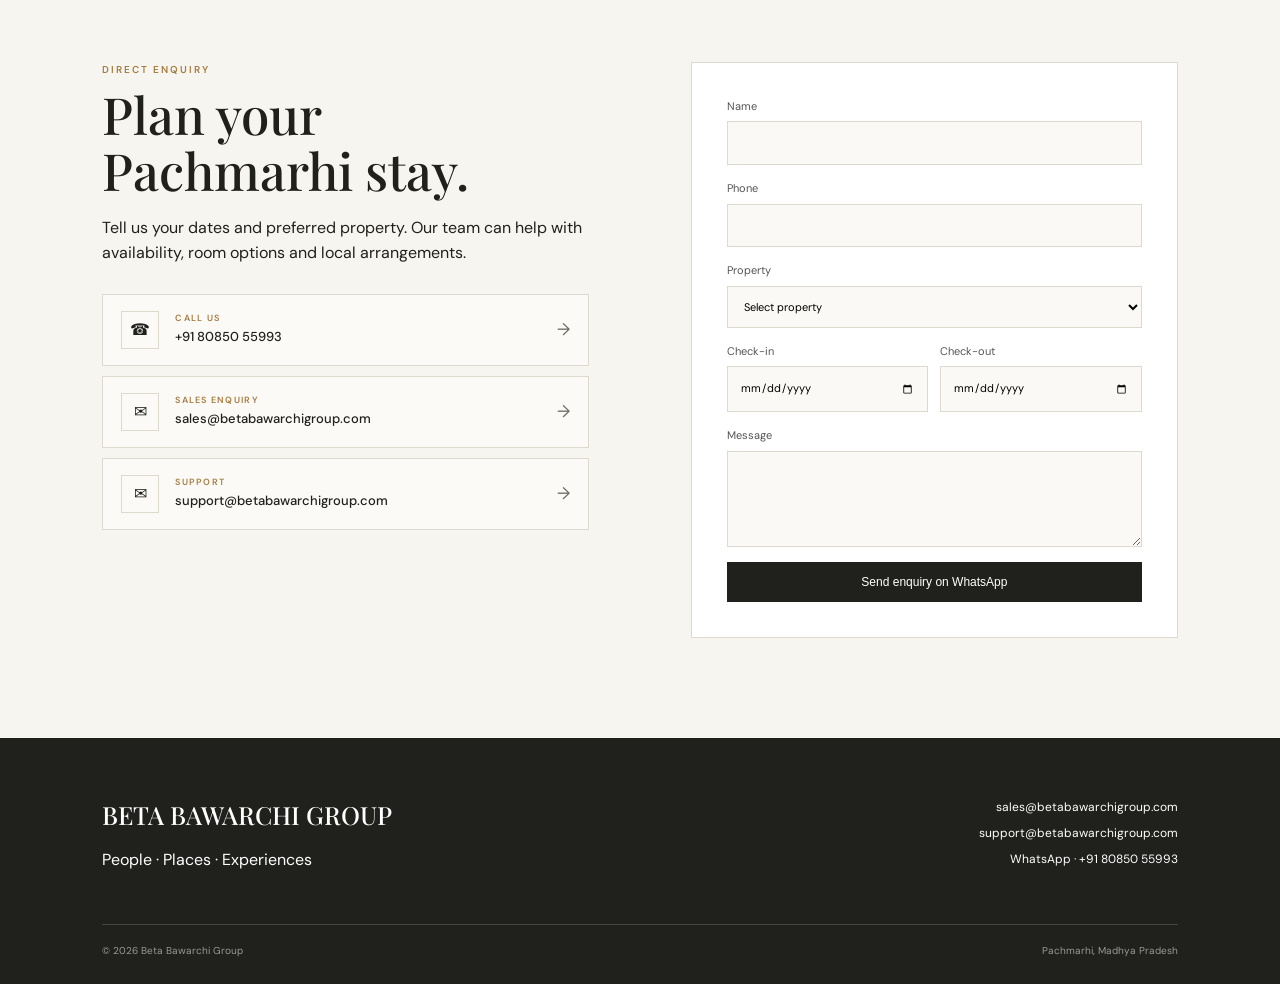
==== commit d43ea8d3: "Update index.html" ====
--- a/index.html
+++ b/index.html
@@ -89,51 +89,34 @@
     ====================================================== -->
 
     <header class="header">
-
-        <a
-            class="brand"
-            href="/"
+    <a class="brand" href="/" aria-label="Beta Bawarchi Group home">
+        <img
+            src="images/logo.png"
+            alt="Beta Bawarchi Group"
+            class="brand-logo"
         >
-
-            <img
-                src="images/logo.png"
-                alt="Beta Bawarchi Group"
-                class="brand-logo"
-            >
-
-        </a>
-
-
-        <!-- Navigation -->
-
-        <nav class="nav">
-
-            <a href="#properties">
-                Stays
-            </a>
-
-            <a href="experiences/">
-                Experiences
-            </a>
-
-            <a href="#dining">
-                Dining
-            </a>
-
-            <a href="#contact">
-                Contact
-            </a>
-
-            <a
-                class="cta"
-                href="#enquiry"
-            >
-                Enquire
-            </a>
-
-        </nav>
-
-    </header>
+    </a>
+
+    <button
+        class="mobile-menu-toggle"
+        type="button"
+        aria-label="Open navigation menu"
+        aria-expanded="false"
+        aria-controls="main-navigation"
+    >
+        <span></span>
+        <span></span>
+        <span></span>
+    </button>
+
+    <nav class="nav" id="main-navigation" aria-label="Main navigation">
+        <a href="#properties">Stays</a>
+        <a href="experiences/">Experiences</a>
+        <a href="#dining">Dining</a>
+        <a href="#contact">Contact</a>
+        <a class="cta" href="#enquiry">Enquire</a>
+    </nav>
+</header>
 
 
 
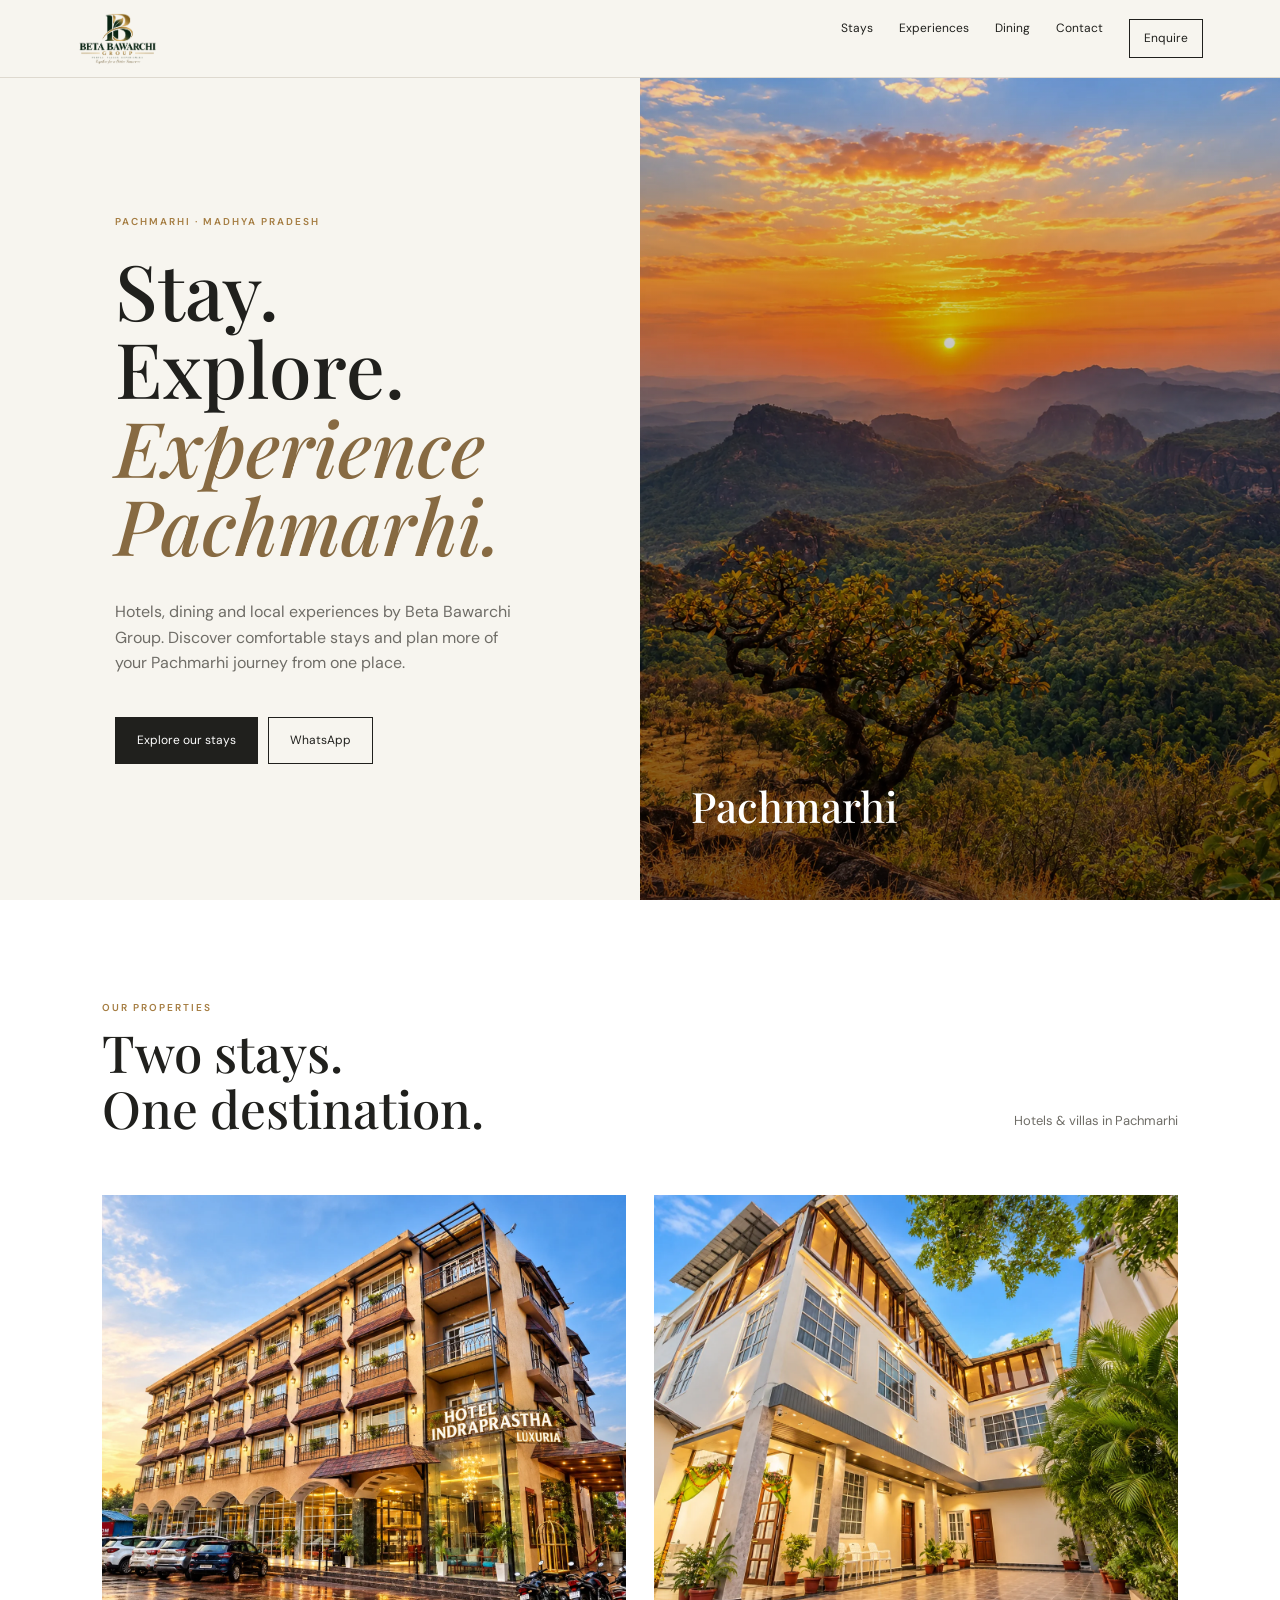
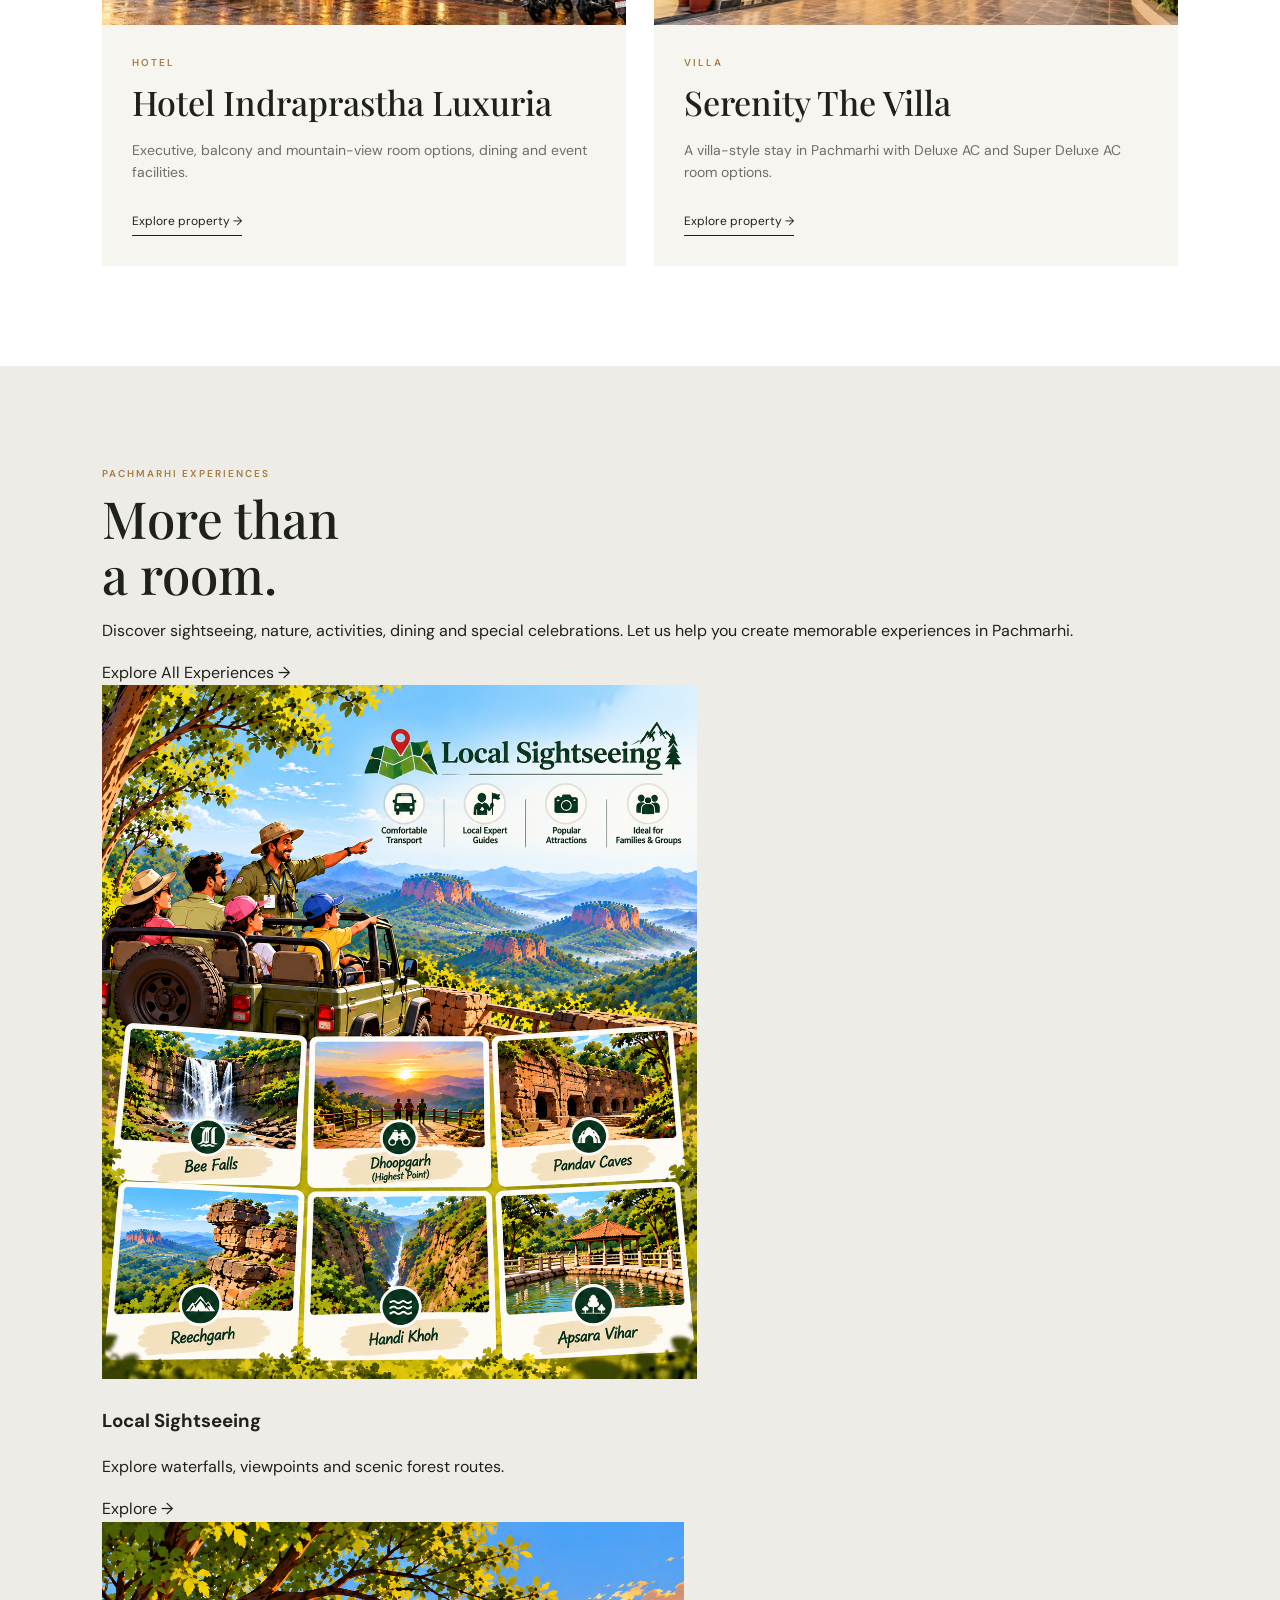
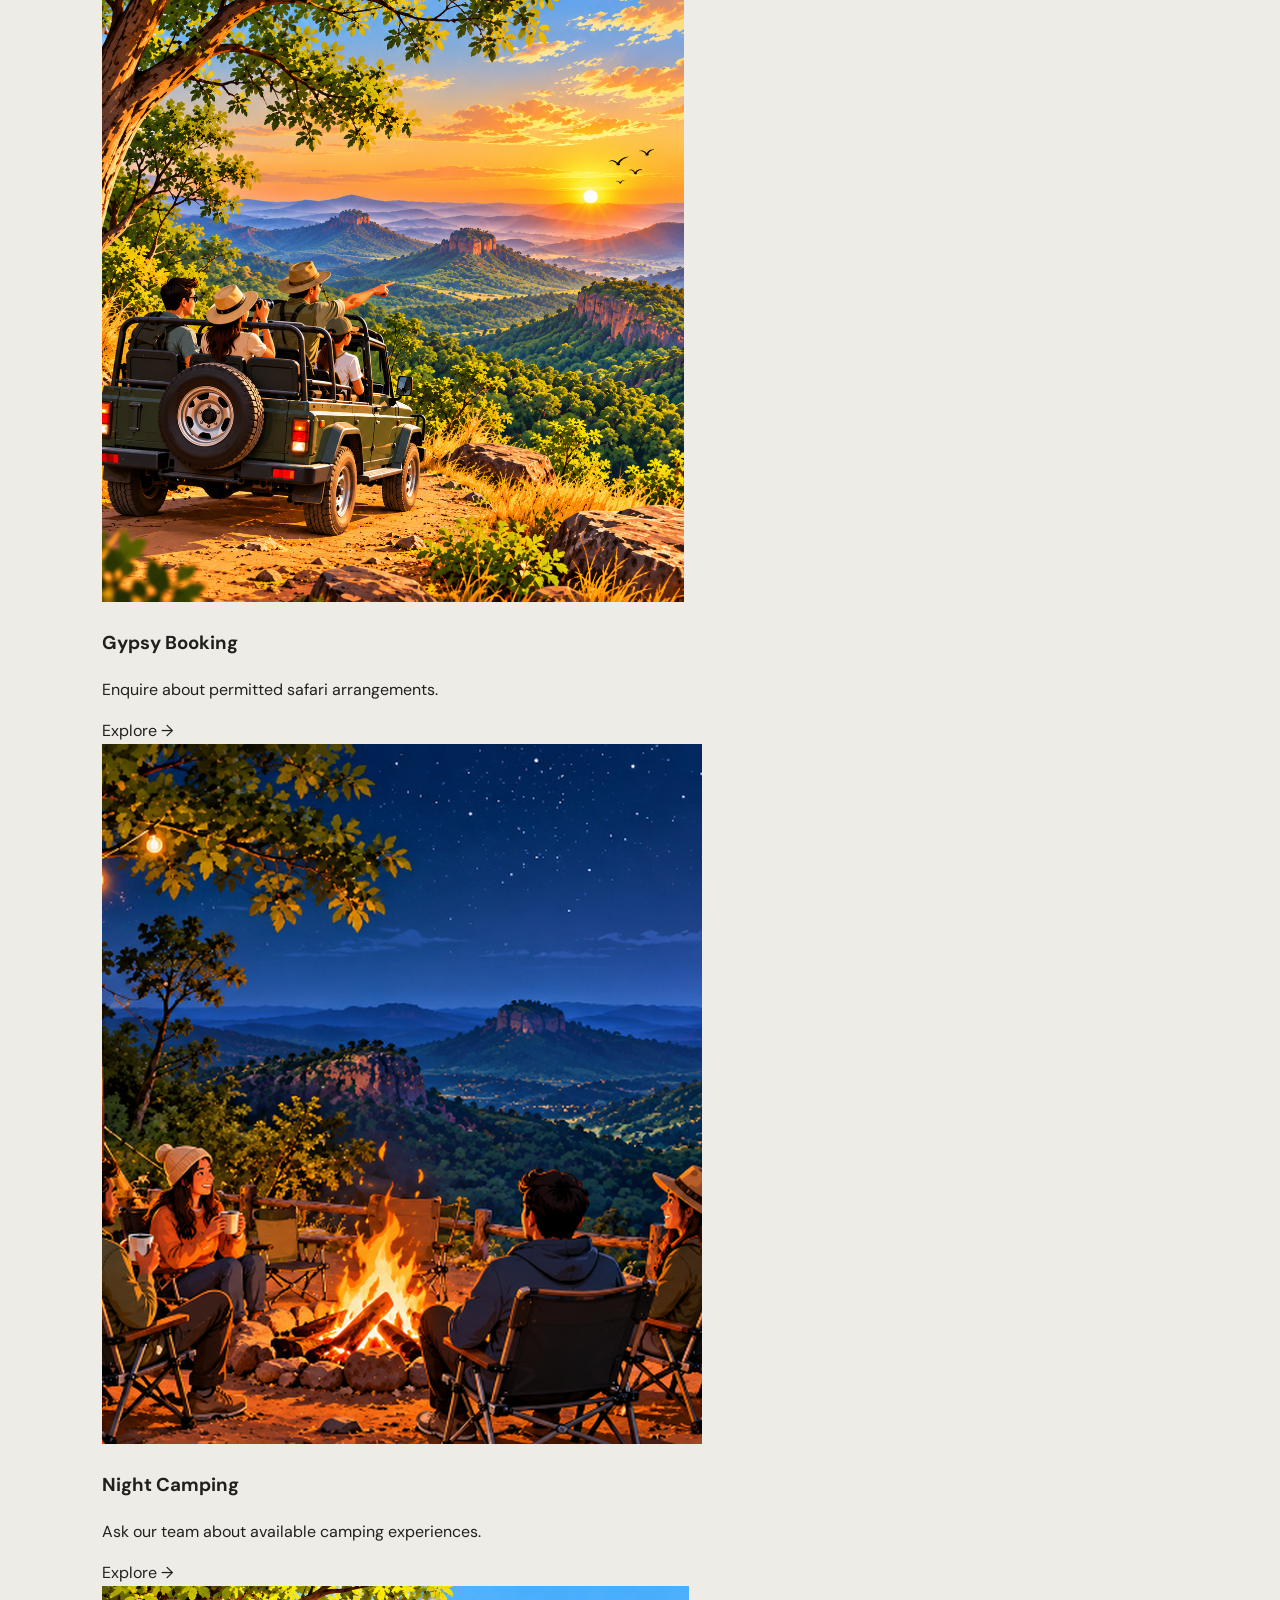
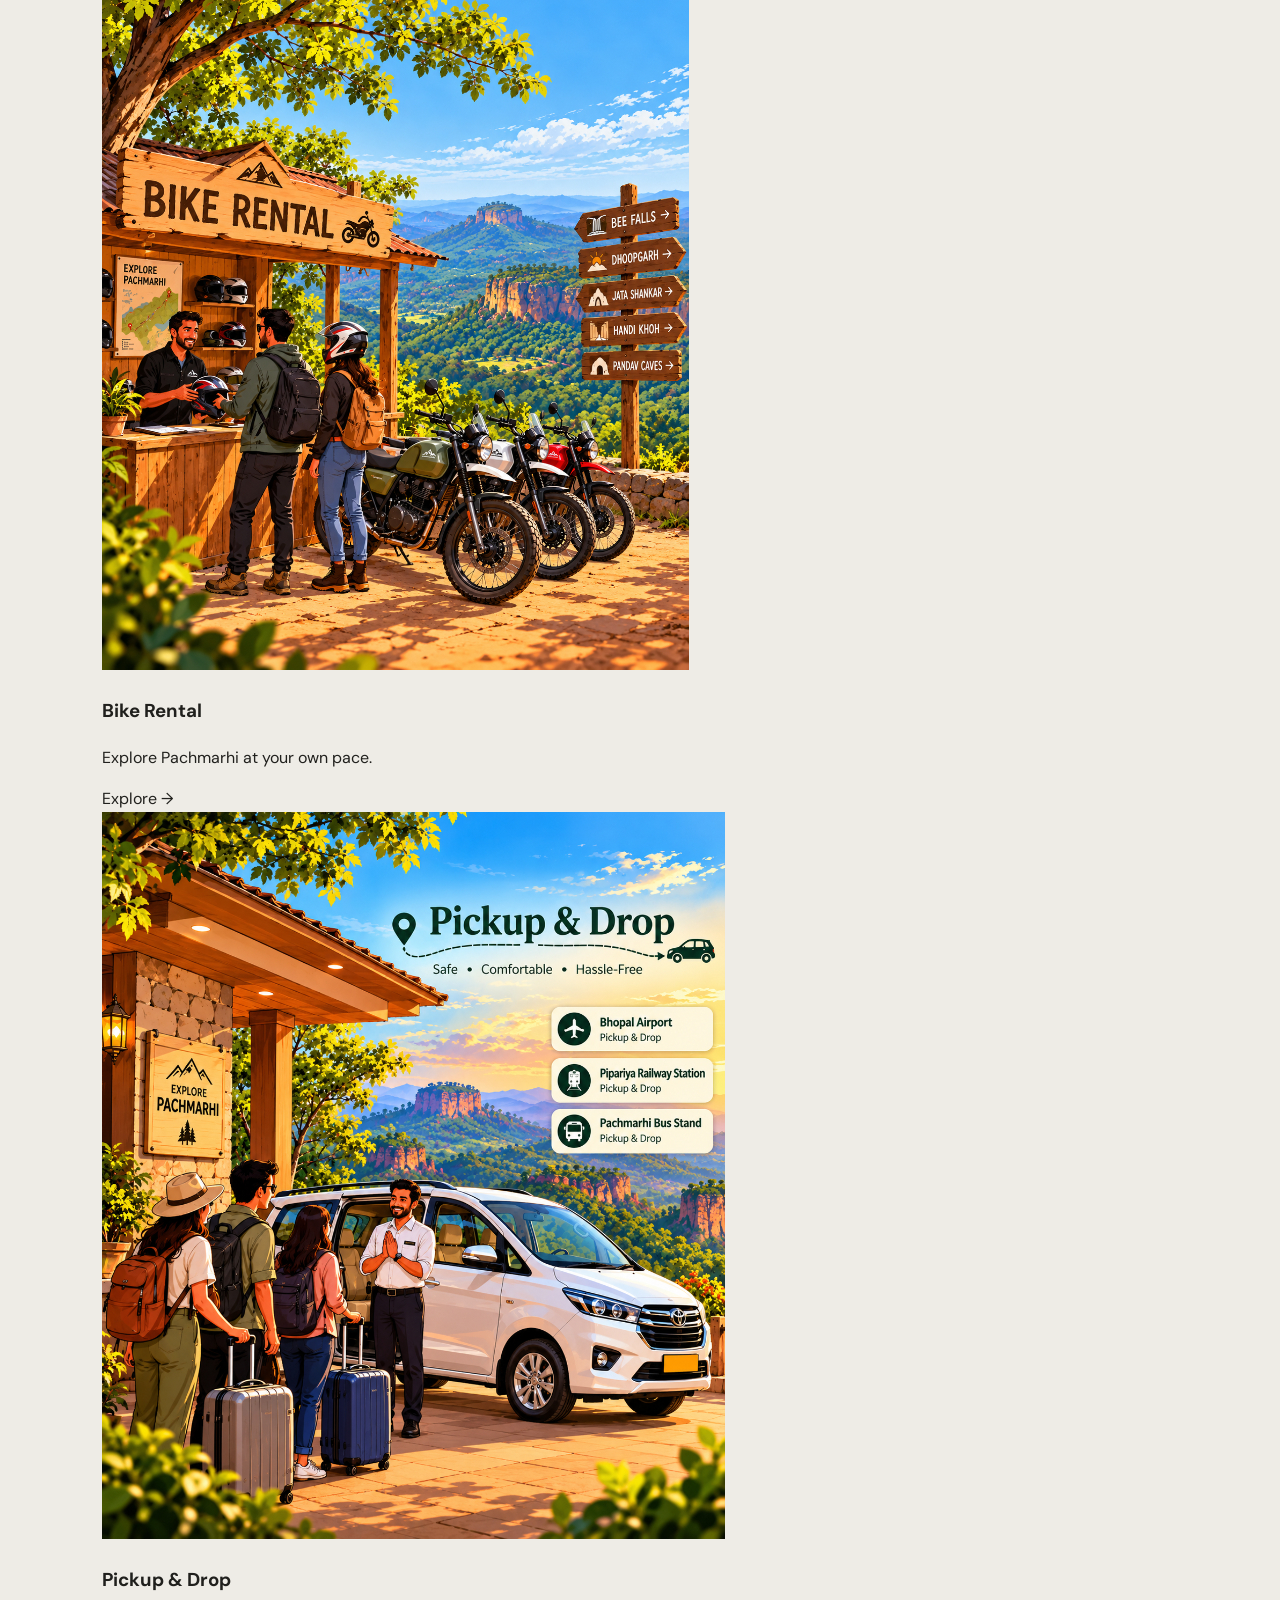
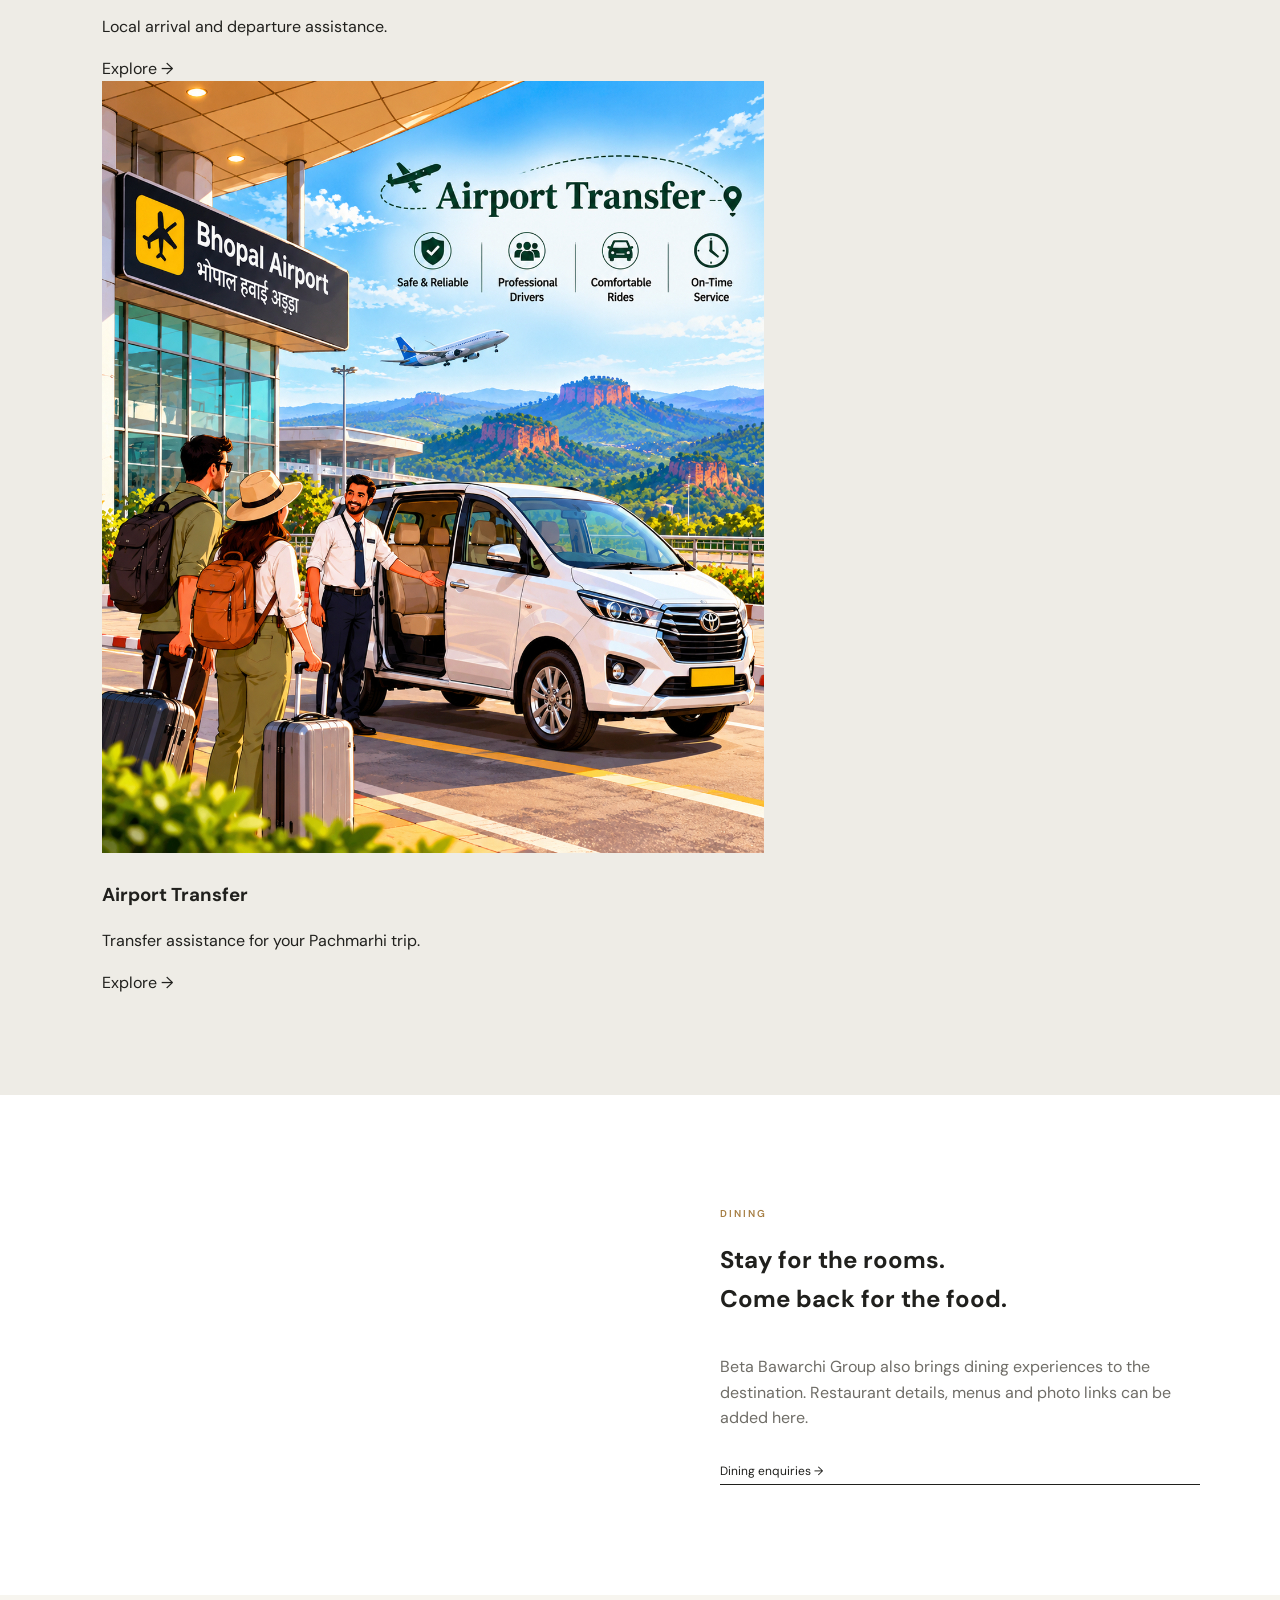
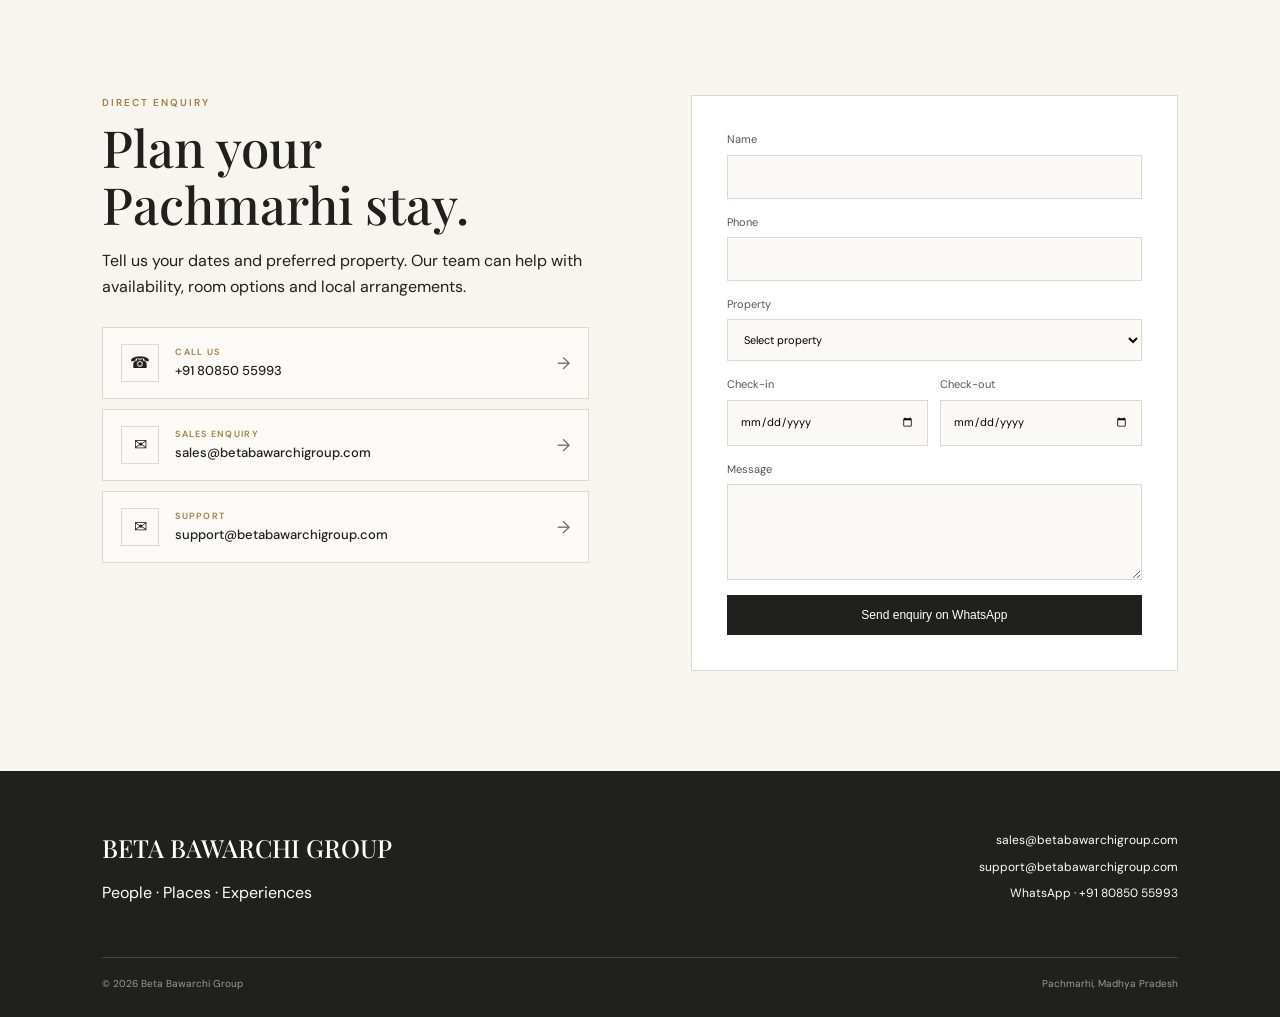
==== commit ab67222f: "Update index.html" ====
--- a/index.html
+++ b/index.html
@@ -351,178 +351,91 @@
              PACHMARHI EXPERIENCES
         ================================================== -->
 
-        <section
-            class="section experiences"
-            id="experiences"
-        >
-
-
-            <div class="section-head">
-
-
-                <div>
-
-                    <div class="kicker">
-                        PACHMARHI EXPERIENCES
-                    </div>
-
-
-                    <h2>
-                        More than a room.
-                    </h2>
-
-                </div>
-
-
-                <p>
-                    Local assistance on request
-                </p>
-
-
-            </div>
-
-
-
-            <div class="experience-grid">
-
-
-                <!-- Experience 01 -->
-
-                <div class="experience">
-
-                    <span>
-                        01
-                    </span>
-
-
-                    <h3>
-                        Local Sightseeing
-                    </h3>
-
-
-                    <p>
-                        Plan your Pachmarhi sightseeing with
-                        local assistance.
-                    </p>
-
-                </div>
-
-
-
-                <!-- Experience 02 -->
-
-                <div class="experience">
-
-                    <span>
-                        02
-                    </span>
-
-
-                    <h3>
-                        Gypsy Booking
-                    </h3>
-
-
-                    <p>
-                        Enquire about permitted safari arrangements.
-                    </p>
-
-                </div>
-
-
-
-                <!-- Experience 03 -->
-
-                <div class="experience">
-
-                    <span>
-                        03
-                    </span>
-
-
-                    <h3>
-                        Night Camping
-                    </h3>
-
-
-                    <p>
-                        Ask our team about available camping
-                        experiences.
-                    </p>
-
-                </div>
-
-
-
-                <!-- Experience 04 -->
-
-                <div class="experience">
-
-                    <span>
-                        04
-                    </span>
-
-
-                    <h3>
-                        Bike Rental
-                    </h3>
-
-
-                    <p>
-                        Explore Pachmarhi at your own pace.
-                    </p>
-
-                </div>
-
-
-
-                <!-- Experience 05 -->
-
-                <div class="experience">
-
-                    <span>
-                        05
-                    </span>
-
-
-                    <h3>
-                        Pickup & Drop
-                    </h3>
-
-
-                    <p>
-                        Local arrival and departure assistance.
-                    </p>
-
-                </div>
-
-
-
-                <!-- Experience 06 -->
-
-                <div class="experience">
-
-                    <span>
-                        06
-                    </span>
-
-
-                    <h3>
-                        Airport Transfer
-                    </h3>
-
-
-                    <p>
-                        Transfer assistance for your Pachmarhi trip.
-                    </p>
-
-                </div>
-
-
-            </div>
-
-
-        </section>
+        
+<section class="section experiences" id="experiences">
+
+    <div class="experience-intro">
+        <div class="kicker">PACHMARHI EXPERIENCES</div>
+
+        <h2>More than<br>a room.</h2>
+
+        <p>
+            Discover sightseeing, nature, activities, dining and
+            special celebrations. Let us help you create memorable
+            experiences in Pachmarhi.
+        </p>
+
+        <a class="experience-all-btn" href="experiences/">
+            Explore All Experiences →
+        </a>
+    </div>
+
+    <div class="experience-cards">
+
+        <article class="experience-card">
+            <img src="images/experience_image/Local Sightseeing Safari Poster.jpg"
+                 alt="Local sightseeing in Pachmarhi" loading="lazy">
+            <div class="experience-card-body">
+                <h3>Local Sightseeing</h3>
+                <p>Explore waterfalls, viewpoints and scenic forest routes.</p>
+                <a href="experiences/">Explore →</a>
+            </div>
+        </article>
+
+        <article class="experience-card">
+            <img src="images/experience_image/Safari Sunset Overlook.jpg"
+                 alt="Gypsy safari in the Satpura region" loading="lazy">
+            <div class="experience-card-body">
+                <h3>Gypsy Booking</h3>
+                <p>Enquire about permitted safari arrangements.</p>
+                <a href="experiences/">Explore →</a>
+            </div>
+        </article>
+
+        <article class="experience-card">
+            <img src="images/experience_image/Night_Camping.jpg"
+                 alt="Night camping near Pachmarhi" loading="lazy">
+            <div class="experience-card-body">
+                <h3>Night Camping</h3>
+                <p>Ask our team about available camping experiences.</p>
+                <a href="experiences/">Explore →</a>
+            </div>
+        </article>
+
+        <article class="experience-card">
+            <img src="images/experience_image/Pachmarhi Bike Rental Adventure.jpg"
+                 alt="Bike rental adventure in Pachmarhi" loading="lazy">
+            <div class="experience-card-body">
+                <h3>Bike Rental</h3>
+                <p>Explore Pachmarhi at your own pace.</p>
+                <a href="experiences/">Explore →</a>
+            </div>
+        </article>
+
+        <article class="experience-card">
+            <img src="images/experience_image/Pachmarhi Pickup &amp; Drop Adventure.jpg"
+                 alt="Pickup and drop transport in Pachmarhi" loading="lazy">
+            <div class="experience-card-body">
+                <h3>Pickup &amp; Drop</h3>
+                <p>Local arrival and departure assistance.</p>
+                <a href="experiences/">Explore →</a>
+            </div>
+        </article>
+
+        <article class="experience-card">
+            <img src="images/experience_image/Bhopal Airport Transfer Adventure.jpg"
+                 alt="Airport transfer for a Pachmarhi trip" loading="lazy">
+            <div class="experience-card-body">
+                <h3>Airport Transfer</h3>
+                <p>Transfer assistance for your Pachmarhi trip.</p>
+                <a href="experiences/">Explore →</a>
+            </div>
+        </article>
+
+    </div>
+
+</section>
+
 
 
 
--- a/styles.css
+++ b/styles.css
@@ -1541,3 +1541,88 @@
         justify-content: flex-start;
     }
 }
+
+/* Mobile navigation menu */
+.mobile-menu-toggle {
+    display: none;
+    width: 42px;
+    height: 42px;
+    padding: 10px;
+    border: 1px solid var(--line);
+    background: transparent;
+    color: var(--ink);
+    cursor: pointer;
+}
+
+.mobile-menu-toggle span {
+    display: block;
+    width: 20px;
+    height: 2px;
+    margin: 4px auto;
+    background: currentColor;
+    transition: transform 0.2s ease;
+}
+
+@media (max-width: 850px) {
+    .header {
+        position: sticky;
+        top: 0;
+        z-index: 100;
+    }
+
+    .mobile-menu-toggle {
+        display: block;
+        flex-shrink: 0;
+    }
+
+    .nav {
+        display: none;
+        position: absolute;
+        top: 100%;
+        left: 0;
+        right: 0;
+        padding: 12px 5vw 20px;
+        background: var(--paper);
+        border-bottom: 1px solid var(--line);
+        box-shadow: 0 8px 18px rgba(0, 0, 0, 0.08);
+        flex-direction: column;
+        align-items: stretch;
+        gap: 0;
+    }
+
+    .nav.mobile-menu-open {
+        display: flex;
+    }
+
+    .nav a,
+    .nav a:not(.cta):not(.nav-book-now) {
+        display: block;
+        padding: 13px 5px;
+        font-size: 14px;
+        border-bottom: 1px solid var(--line);
+    }
+
+    .nav .cta {
+        align-self: flex-start;
+        margin-top: 12px;
+        padding: 10px 16px;
+        border: 1px solid var(--ink);
+    }
+
+    .nav .nav-book-now {
+        align-self: flex-start;
+        margin-top: 12px;
+    }
+}
+
+@media (max-width: 560px) {
+    .header {
+        padding: 0 5vw;
+    }
+
+    .brand-logo {
+        width: 112px;
+        height: 44px;
+    }
+}
+
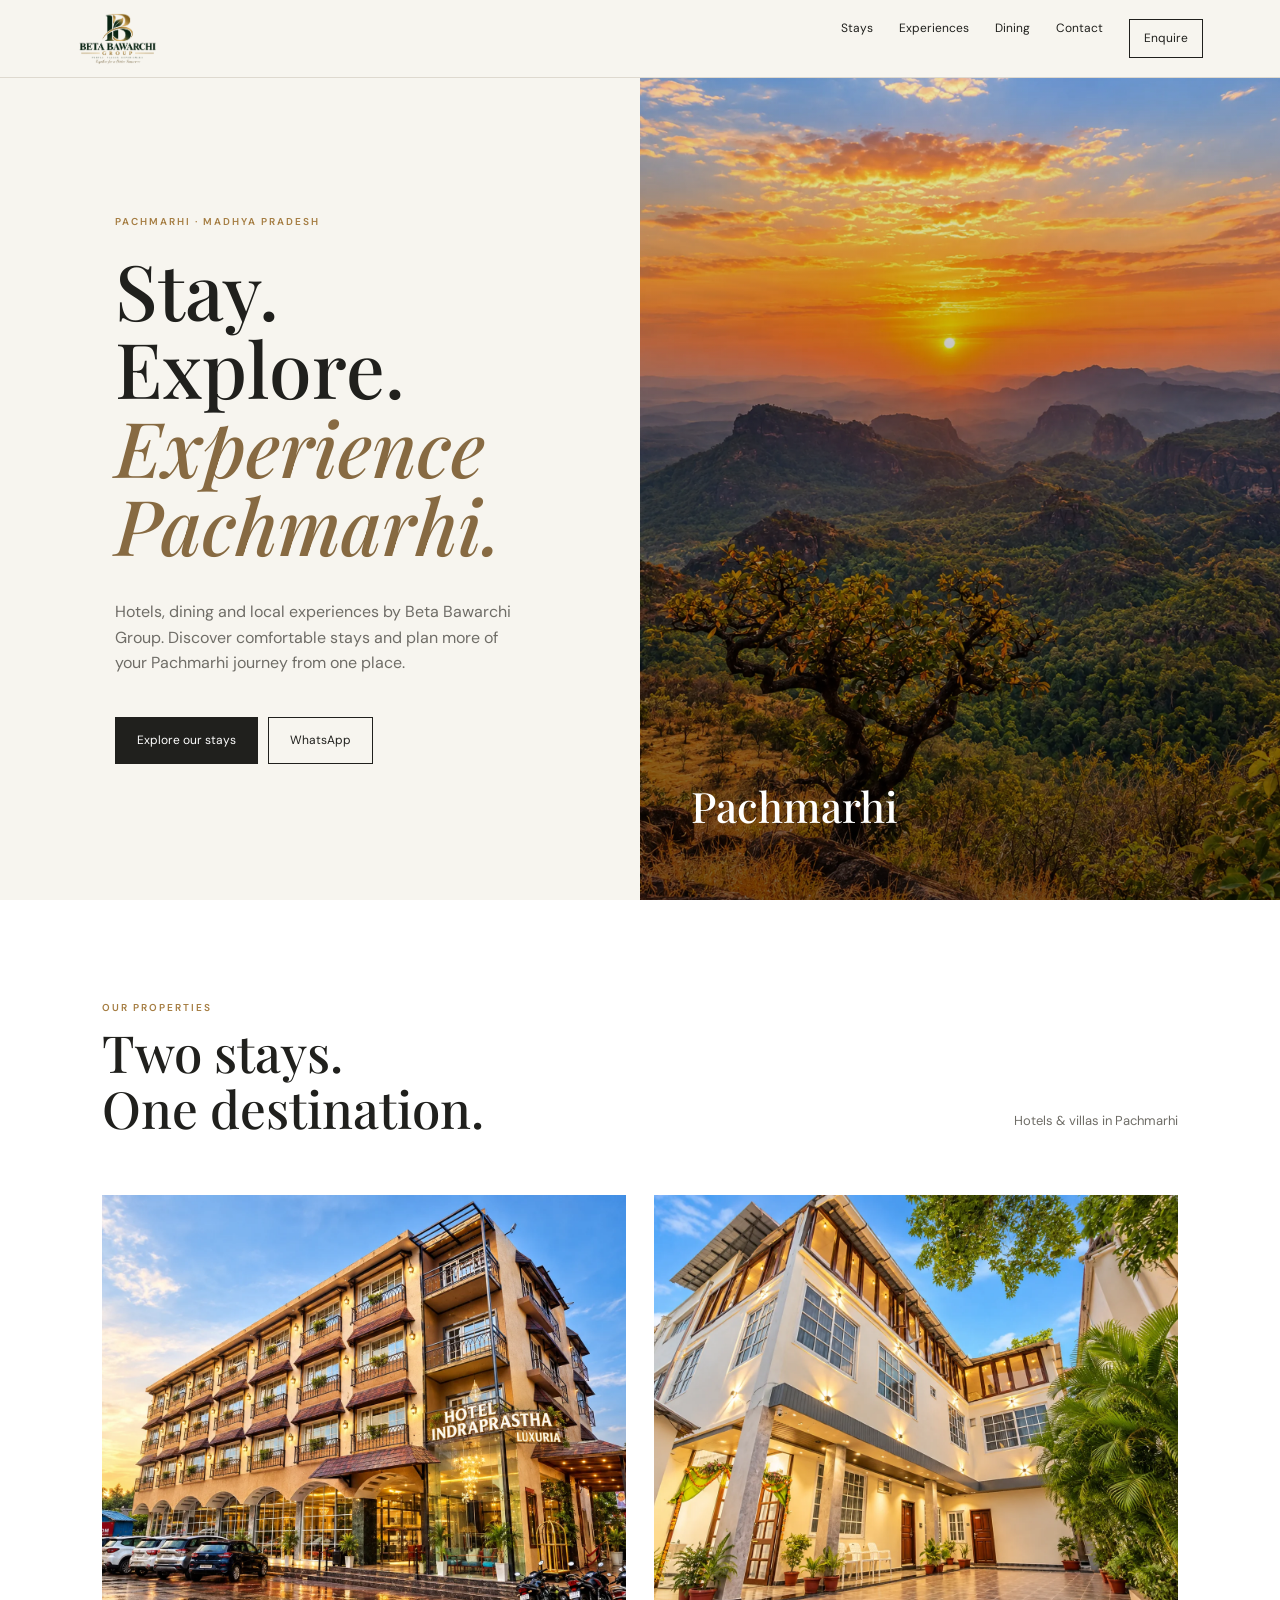
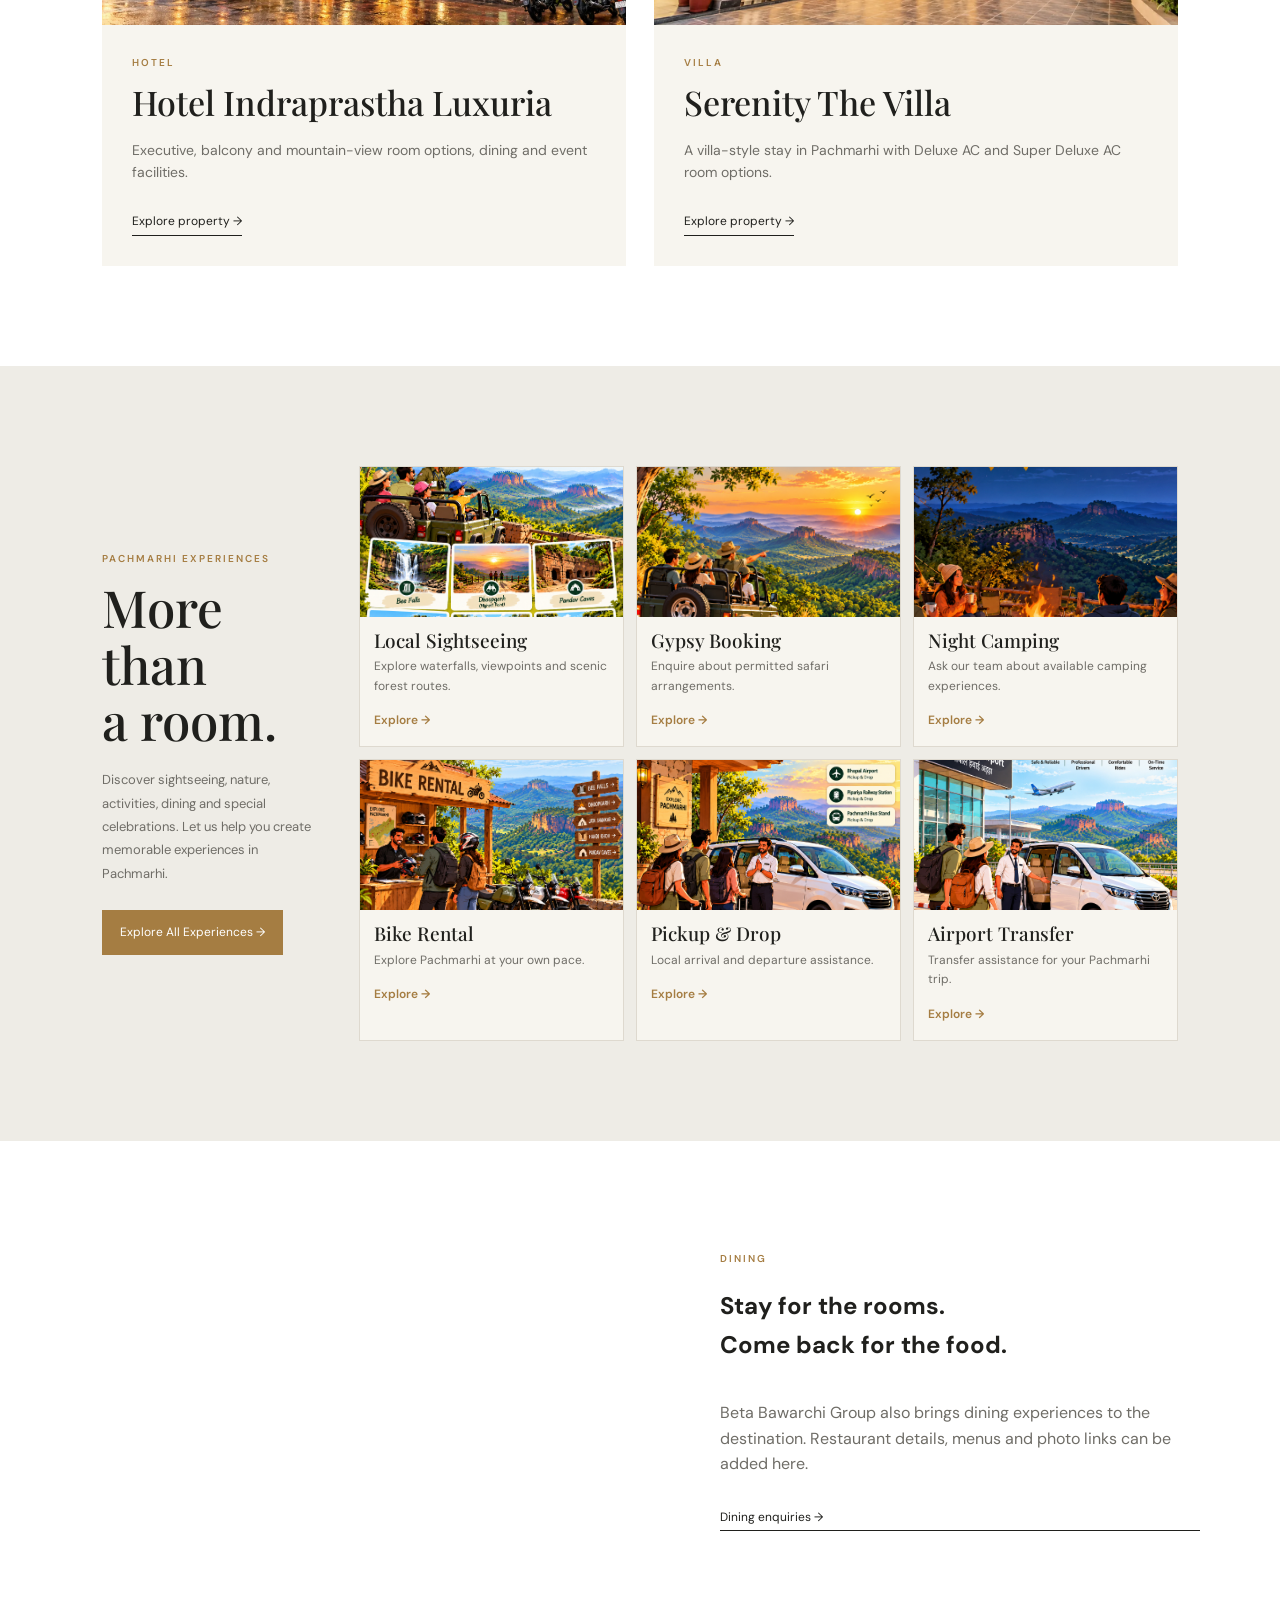
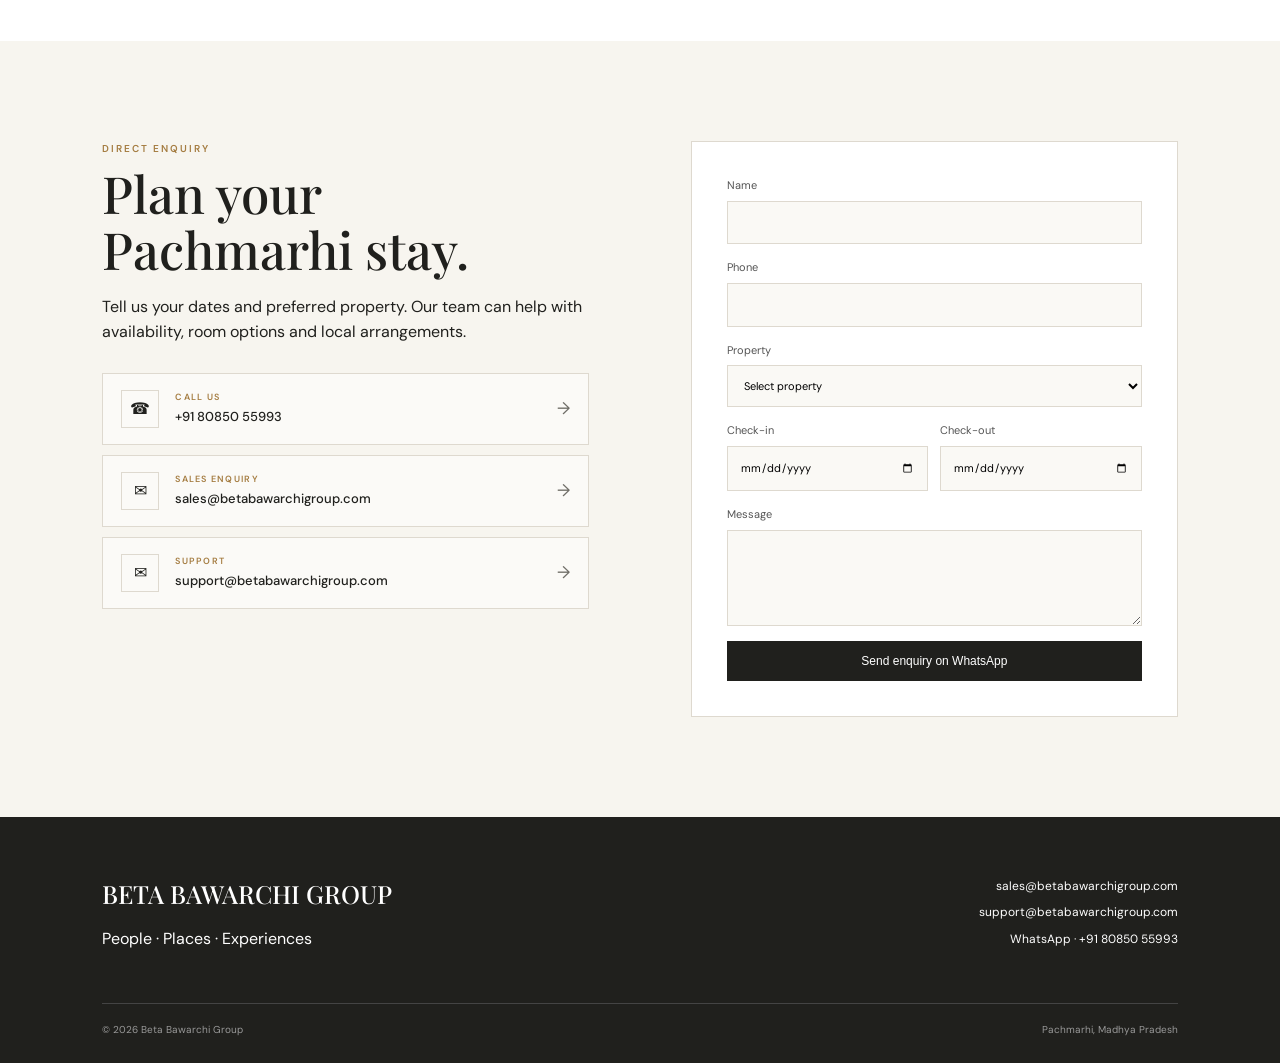
==== commit 4d6040db: "Update index.html" ====
--- a/index.html
+++ b/index.html
@@ -2,6 +2,15 @@
 <html lang="en">
 
 <head>
+    <!-- Google tag (gtag.js) -->
+<script async src="https://www.googletagmanager.com/gtag/js?id=G-RPP17P5GJ8"></script>
+<script>
+  window.dataLayer = window.dataLayer || [];
+  function gtag(){dataLayer.push(arguments);}
+  gtag('js', new Date());
+
+  gtag('config', 'G-RPP17P5GJ8');
+</script>
 
     <meta charset="utf-8">
 
--- a/styles.css
+++ b/styles.css
@@ -368,45 +368,131 @@
    8. EXPERIENCES
 ========================================================= */
 
-.experiences {
+#experiences.experiences {
     background: #eeece6;
-}
-
-.experience-grid {
     display: grid;
-    grid-template-columns: repeat(3, 1fr);
-
-    gap: 1px;
-
-    background: var(--line);
+    grid-template-columns: minmax(210px, 0.8fr) minmax(0, 3fr);
+    gap: 38px;
+    align-items: center;
+}
+
+.experience-intro h2 {
+    font: 500 clamp(35px, 4vw, 56px)/1.1 var(--serif);
+    margin: 12px 0 20px;
+}
+
+.experience-intro p {
+    color: var(--muted);
+    font-size: 13px;
+    line-height: 1.8;
+    margin-bottom: 25px;
+}
+
+.experience-all-btn {
+    display: inline-flex;
+    align-items: center;
+    justify-content: center;
+    padding: 13px 18px;
+    background: var(--gold);
+    color: #fff;
+    font-size: 12px;
+    transition: background 0.2s ease;
+}
+
+.experience-all-btn:hover {
+    background: var(--ink);
+}
+
+.experience-cards {
+    display: grid;
+    grid-template-columns: repeat(3, minmax(0, 1fr));
+    gap: 12px;
+}
+
+.experience-card {
+    min-width: 0;
+    overflow: hidden;
+    background: var(--paper);
     border: 1px solid var(--line);
 }
 
-.experience {
-    background: var(--paper);
-
-    padding: 30px;
-    min-height: 170px;
-}
-
-.experience span {
+.experience-card img {
+    display: block;
+    width: 100%;
+    height: 150px;
+    object-fit: cover;
+}
+
+.experience-card-body {
+    padding: 12px 14px 15px;
+}
+
+.experience-card h3 {
+    font: 500 19px/1.2 var(--serif);
+    margin: 0 0 6px;
+}
+
+.experience-card p {
+    font-size: 12px;
+    line-height: 1.6;
+    color: var(--muted);
+    margin: 0 0 10px;
+}
+
+.experience-card a {
+    display: inline-block;
     color: var(--gold);
-
-    font-size: 10px;
-    letter-spacing: 0.15em;
-}
-
-.experience h3 {
-    font: 500 23px var(--serif);
-    margin: 24px 0 6px;
-}
-
-.experience p {
     font-size: 12px;
-    color: var(--muted);
-    margin: 0;
-}
-
+    font-weight: 600;
+}
+
+.experience-card a:hover {
+    color: var(--ink);
+}
+
+@media (max-width: 1000px) {
+    #experiences.experiences {
+        grid-template-columns: 1fr;
+        gap: 25px;
+    }
+
+    .experience-intro {
+        max-width: 600px;
+    }
+
+    .experience-intro h2 br {
+        display: none;
+    }
+}
+
+@media (max-width: 700px) {
+    .experience-cards {
+        grid-template-columns: repeat(2, minmax(0, 1fr));
+        gap: 10px;
+    }
+
+    .experience-card img {
+        height: 125px;
+    }
+
+    .experience-card-body {
+        padding: 10px;
+    }
+
+    .experience-card h3 {
+        font-size: 17px;
+    }
+}
+
+@media (max-width: 420px) {
+    .experience-cards {
+        grid-template-columns: 1fr;
+    }
+
+    .experience-card img {
+        height: 190px;
+    }
+}
 
 /* =========================================================
    9. DINING
@@ -1626,3 +1712,1400 @@
     }
 }
 
+/* Fix Experiences heading on mobile */
+@media (max-width: 700px) {
+    .experience-intro h2 {
+        max-width: 280px;
+        line-height: 1.08;
+    }
+
+    .experience-intro h2 br {
+        display: block;
+    }
+}
+
+/* Restore experience layout on hotel property pages */
+.experiences:not(#experiences) .experience-grid,
+section.experiences:not(#experiences) .experience-grid {
+    display: grid;
+    grid-template-columns: repeat(3, minmax(0, 1fr));
+    gap: 1px;
+    background: var(--line);
+    border: 1px solid var(--line);
+}
+
+.experiences:not(#experiences) .experience {
+    min-width: 0;
+    padding: 28px;
+    background: var(--paper);
+}
+
+.experiences:not(#experiences) .experience span {
+    display: block;
+    color: var(--gold);
+    font-size: 10px;
+    letter-spacing: 0.12em;
+    margin-bottom: 18px;
+}
+
+.experiences:not(#experiences) .experience h3 {
+    font: 500 22px/1.25 var(--serif);
+    margin: 0 0 8px;
+}
+
+.experiences:not(#experiences) .experience p {
+    color: var(--muted);
+    font-size: 12px;
+    line-height: 1.7;
+    margin: 0;
+}
+
+@media (max-width: 850px) {
+    .experiences:not(#experiences) .experience-grid {
+        grid-template-columns: repeat(2, minmax(0, 1fr));
+    }
+}
+
+@media (max-width: 560px) {
+    .experiences:not(#experiences) .experience-grid {
+        grid-template-columns: 1fr;
+    }
+
+    .experiences:not(#experiences) .experience {
+        padding: 22px;
+    }
+}
+
+/* =========================================================
+   INDRAPRASTHA — GROUP EXPERIENCES
+========================================================= */
+
+.ind-group-experiences {
+    padding: 42px 5%;
+    background: linear-gradient(135deg, #eeeadf, #f8f5ee 58%, #e8e4d8);
+}
+
+.ind-group-layout {
+    max-width: 1380px;
+    margin: auto;
+    display: grid;
+    grid-template-columns: 210px minmax(0, 1fr) 250px;
+    gap: 18px;
+    align-items: stretch;
+}
+
+.ind-group-intro {
+    padding: 12px 0;
+}
+
+.ind-group-intro h2 {
+    font: 500 clamp(27px, 3vw, 36px)/1.08 var(--serif);
+    margin: 12px 0;
+    color: #17251f;
+}
+
+.ind-group-intro p {
+    color: var(--muted);
+    font-size: 11px;
+    line-height: 1.7;
+    margin-bottom: 20px;
+}
+
+.ind-group-button {
+    display: inline-flex;
+    align-items: center;
+    justify-content: center;
+    padding: 12px 15px;
+    background: var(--gold);
+    color: #fff;
+    font-size: 11px;
+    font-weight: 600;
+    line-height: 1.5;
+    transition: background .2s ease;
+}
+
+.ind-group-button:hover {
+    background: var(--ink);
+}
+
+.ind-group-cards {
+    display: grid;
+    grid-template-columns: repeat(3, minmax(0, 1fr));
+    gap: 12px;
+}
+
+.ind-group-card {
+    min-width: 0;
+    overflow: hidden;
+    display: flex;
+    flex-direction: column;
+    background: #fffdf8;
+    border: 1px solid rgba(213, 204, 185, .8);
+    border-radius: 24px 24px 16px 16px;
+}
+
+.ind-group-card img {
+    display: block;
+    width: 100%;
+    height: 112px;
+    object-fit: cover;
+}
+
+.ind-group-card-body {
+    padding: 12px 13px 16px;
+    display: flex;
+    flex: 1;
+    flex-direction: column;
+    align-items: flex-start;
+}
+
+.ind-group-card h3 {
+    font: 500 18px/1.2 var(--serif);
+    margin: 0 0 8px;
+    color: #182a22;
+}
+
+.ind-group-card p {
+    color: var(--muted);
+    font-size: 11px;
+    line-height: 1.55;
+    margin: 0 0 12px;
+}
+
+.ind-group-card a {
+    color: #9b641f;
+    font-size: 11px;
+    font-weight: 700;
+    margin-top: auto;
+}
+
+.ind-group-card a:hover {
+    text-decoration: underline;
+}
+
+.ind-group-more {
+    border-left: 1px solid #d4cbbb;
+    padding-left: 20px;
+}
+
+.ind-group-more h3 {
+    margin: 3px 0 10px;
+    font: 600 10px var(--sans);
+    letter-spacing: .16em;
+    text-transform: uppercase;
+    color: #9b641f;
+}
+
+.ind-group-more-item {
+    display: grid;
+    grid-template-columns: 48px minmax(0, 1fr) 14px;
+    gap: 10px;
+    align-items: center;
+    padding: 9px 0;
+    border-bottom: 1px solid #e2dccf;
+    color: inherit;
+}
+
+.ind-group-more-item:last-child {
+    border-bottom: 0;
+}
+
+.ind-group-more-item img {
+    width: 48px;
+    height: 48px;
+    border-radius: 50%;
+    object-fit: cover;
+}
+
+.ind-group-more-item strong {
+    display: block;
+    font: 500 14px/1.25 var(--serif);
+    margin-bottom: 3px;
+}
+
+.ind-group-more-item small {
+    display: block;
+    color: var(--muted);
+    font-size: 10px;
+    line-height: 1.45;
+}
+
+.ind-group-arrow {
+    color: var(--gold);
+}
+
+/* Tablet */
+@media (max-width: 1100px) {
+    .ind-group-layout {
+        grid-template-columns: 190px minmax(0, 1fr);
+        gap: 20px;
+    }
+
+    .ind-group-more {
+        grid-column: 1 / -1;
+        border-left: 0;
+        border-top: 1px solid #d4cbbb;
+        padding: 16px 0 0;
+    }
+
+    .ind-group-more-list {
+        display: grid;
+        grid-template-columns: repeat(3, minmax(0, 1fr));
+        gap: 15px;
+    }
+
+    .ind-group-more-item {
+        border-bottom: 0;
+    }
+
+    .ind-group-card h3 {
+        font-size: 17px;
+    }
+}
+
+/* Mobile */
+@media (max-width: 700px) {
+    .ind-group-experiences {
+        padding: 32px 5%;
+    }
+
+    .ind-group-layout {
+        grid-template-columns: 1fr;
+        gap: 22px;
+    }
+
+    .ind-group-intro {
+        max-width: 500px;
+    }
+
+    .ind-group-intro h2 {
+        max-width: 380px;
+    }
+
+    .ind-group-cards {
+        grid-template-columns: 1fr;
+        gap: 12px;
+    }
+
+    .ind-group-card {
+        display: grid;
+        grid-template-columns: 38% 62%;
+        border-radius: 16px;
+    }
+
+    .ind-group-card img {
+        height: 100%;
+        min-height: 155px;
+    }
+
+    .ind-group-card-body {
+        padding: 14px 12px;
+    }
+
+    .ind-group-card h3 {
+        font-size: 17px;
+    }
+
+    .ind-group-more {
+        grid-column: auto;
+        padding-top: 16px;
+    }
+
+    .ind-group-more-item {
+        border-bottom: 1px solid #e2dccf;
+    }
+}
+
+@media (max-width: 400px) {
+    .ind-group-card {
+        grid-template-columns: 35% 65%;
+    }
+
+    .ind-group-card img {
+        min-height: 175px;
+    }
+
+    .ind-group-card-body {
+        padding: 12px 10px;
+    }
+
+    .ind-group-card h3 {
+        font-size: 16px;
+    }
+}
+/* INDRAPRASTHA — ROOM CARD REDESIGN */
+
+.rooms .room-grid {
+    grid-template-columns: repeat(3, minmax(0, 1fr));
+    gap: 18px;
+    background: transparent;
+    border: 0;
+    align-items: stretch;
+}
+
+.rooms .room {
+    min-width: 0;
+    overflow: hidden;
+    display: flex;
+    flex-direction: column;
+    background: #fff;
+    border: 1px solid var(--line);
+    box-shadow: 0 5px 20px rgba(32, 32, 29, 0.045);
+    transition: transform 0.2s ease, box-shadow 0.2s ease;
+}
+
+.rooms .room:hover {
+    transform: translateY(-3px);
+    box-shadow: 0 12px 28px rgba(32, 32, 29, 0.09);
+}
+
+.rooms .room-photo {
+    height: 230px;
+    flex-shrink: 0;
+    background-position: center;
+    background-size: cover;
+    background-repeat: no-repeat;
+}
+
+.rooms .room-body {
+    display: flex;
+    flex: 1;
+    flex-direction: column;
+    padding: 22px;
+}
+
+.rooms .room-body small {
+    display: block;
+    margin-bottom: 8px;
+    color: var(--gold);
+    font-size: 10px;
+    font-weight: 600;
+    letter-spacing: 0.12em;
+}
+
+.rooms .room-body h3 {
+    min-height: 2.5em;
+    margin: 0 0 16px;
+    font: 500 23px/1.2 var(--serif);
+}
+
+.rooms .room-feature-list {
+    display: flex;
+    flex-wrap: wrap;
+    gap: 8px 12px;
+    margin: 0 0 18px;
+    color: var(--muted);
+    font-size: 11px;
+    line-height: 1.45;
+}
+
+.rooms .room-feature-list > span {
+    display: inline-flex;
+    align-items: center;
+    gap: 5px;
+}
+
+.rooms .room-feature-list > span > span {
+    display: inline-flex;
+    align-items: center;
+    justify-content: center;
+    width: 18px;
+    height: 18px;
+    border: 1px solid var(--line);
+    border-radius: 50%;
+    color: var(--gold);
+    font-size: 10px;
+}
+
+.rooms .room-details-btn {
+    align-self: flex-start;
+    margin: auto 0 2px;
+    padding: 0 0 4px;
+    border: 0;
+    border-bottom: 1px solid var(--gold);
+    background: transparent;
+    color: var(--ink);
+    font: 600 11px/1.5 var(--sans);
+    cursor: pointer;
+    text-align: left;
+}
+
+.rooms .room-details-btn:hover,
+.rooms .room-details-btn:focus-visible {
+    color: var(--gold);
+}
+
+.rooms .room-booking-actions {
+    display: grid;
+    grid-template-columns: 1fr 1fr;
+    gap: 8px;
+    margin-top: 18px;
+}
+
+.rooms .room-booking-actions > a {
+    min-width: 0;
+    padding: 10px 8px;
+    text-align: center;
+}
+
+/* Tablet */
+@media (max-width: 1100px) {
+    .rooms .room-grid {
+        grid-template-columns: repeat(2, minmax(0, 1fr));
+    }
+
+    .rooms .room-photo {
+        height: 250px;
+    }
+}
+
+/* Keep two columns on tablets */
+@media (max-width: 850px) {
+    .rooms .room-grid {
+        grid-template-columns: repeat(2, minmax(0, 1fr));
+    }
+
+    .rooms .room-photo {
+        height: 220px;
+    }
+
+    .rooms .room-body {
+        padding: 20px;
+    }
+}
+
+/* Mobile */
+@media (max-width: 560px) {
+    .rooms .room-grid {
+        grid-template-columns: 1fr;
+        gap: 16px;
+    }
+
+    .rooms .room-photo {
+        height: 240px;
+    }
+
+    .rooms .room-body {
+        padding: 21px;
+    }
+
+    .rooms .room-body h3 {
+        min-height: 0;
+        font-size: 25px;
+    }
+}
+
+/* NEW INDRAPRASTHA ROOM POPUP */
+.indp-room-modal {
+  position: fixed;
+  inset: 0;
+  z-index: 99999;
+  display: none;
+  align-items: center;
+  justify-content: center;
+  padding: 20px;
+  color: #20201d;
+  font-family: var(--sans, Arial, sans-serif);
+}
+.indp-room-modal.is-open { display: flex; }
+.indp-room-modal * { box-sizing: border-box; }
+
+.indp-room-modal__shade {
+  position: absolute;
+  inset: 0;
+  background: rgba(15,17,16,.72);
+  backdrop-filter: blur(4px);
+}
+.indp-room-modal__dialog {
+  position: relative;
+  z-index: 1;
+  width: min(1280px, 100%);
+  max-height: calc(100vh - 40px);
+  overflow: auto;
+  background: #fff;
+  border-radius: 12px;
+  box-shadow: 0 25px 80px rgba(0,0,0,.3);
+}
+.indp-room-modal__close {
+  position: sticky;
+  top: 12px;
+  float: right;
+  z-index: 5;
+  margin: 12px 12px -52px 0;
+  width: 40px;
+  height: 40px;
+  border: 1px solid #e5ded2;
+  border-radius: 50%;
+  background: #fff;
+  color: #20201d;
+  font-size: 27px;
+  cursor: pointer;
+}
+.indp-room-modal__top {
+  display: grid;
+  grid-template-columns: minmax(0,1.05fr) minmax(0,.95fr);
+  align-items: start;
+}
+.indp-room-modal__gallery {
+  min-width: 0;
+  padding: 28px;
+  background: #f5f2eb;
+}
+.indp-room-modal__hero {
+  position: relative;
+  aspect-ratio: 1.45 / 1;
+  overflow: hidden;
+  border-radius: 7px;
+  background: #e8e3d9;
+}
+.indp-room-modal__hero img {
+  display: block;
+  width: 100%;
+  height: 100%;
+  object-fit: cover;
+}
+.indp-room-modal__arrow {
+  position: absolute;
+  top: 50%;
+  transform: translateY(-50%);
+  width: 42px;
+  height: 42px;
+  border: 0;
+  border-radius: 50%;
+  background: rgba(255,255,255,.95);
+  color: #20201d;
+  font-size: 27px;
+  cursor: pointer;
+}
+.indp-room-modal__arrow--prev { left: 12px; }
+.indp-room-modal__arrow--next { right: 12px; }
+.indp-room-modal__counter {
+  position: absolute;
+  right: 12px;
+  bottom: 12px;
+  padding: 6px 10px;
+  background: rgba(20,20,18,.78);
+  color: #fff;
+  font-size: 12px;
+}
+.indp-room-modal__thumbs {
+  display: flex;
+  gap: 9px;
+  overflow-x: auto;
+  padding: 12px 0 2px;
+}
+.indp-room-modal__thumb {
+  flex: 0 0 84px;
+  width: 84px;
+  height: 62px;
+  padding: 0;
+  overflow: hidden;
+  border: 2px solid transparent;
+  border-radius: 4px;
+  background: #eee;
+  cursor: pointer;
+}
+.indp-room-modal__thumb.is-active { border-color: #a57d42; }
+.indp-room-modal__thumb img {
+  width: 100%;
+  height: 100%;
+  object-fit: cover;
+}
+.indp-room-modal__overview {
+  min-width: 0;
+  padding: 66px 36px 28px;
+}
+.indp-room-modal__eyebrow {
+  margin: 0 0 15px;
+  color: #a57d42;
+  font-size: 11px;
+  font-weight: 700;
+  letter-spacing: .2em;
+  text-transform: uppercase;
+}
+.indp-room-modal__title {
+  margin: 0 0 14px;
+  font-family: var(--serif, Georgia, serif);
+  font-size: clamp(32px,3.3vw,48px);
+  font-weight: 400;
+  line-height: 1.1;
+}
+.indp-room-modal__description {
+  margin: 0;
+  color: #6f6d67;
+  font-size: 15px;
+  line-height: 1.75;
+}
+.indp-room-modal__facts {
+  display: grid;
+  grid-template-columns: repeat(2,minmax(0,1fr));
+  gap: 0 18px;
+  margin-top: 25px;
+  border-top: 1px solid #ded9cf;
+}
+.indp-room-modal__fact {
+  display: flex;
+  align-items: center;
+  gap: 12px;
+  min-width: 0;
+  min-height: 78px;
+  padding: 13px 0;
+  border-bottom: 1px solid #ded9cf;
+}
+.indp-room-modal__fact-icon {
+  flex: 0 0 40px;
+  display: grid;
+  place-items: center;
+  width: 40px;
+  height: 40px;
+  border: 1px solid #e5ded2;
+  border-radius: 50%;
+  color: #a57d42;
+}
+.indp-room-modal__fact-copy { display: block; min-width: 0; }
+.indp-room-modal__fact-copy span {
+  display: block;
+  margin-bottom: 4px;
+  color: #77736d;
+  font-size: 12px;
+}
+.indp-room-modal__fact-copy strong {
+  display: block;
+  font-size: 14px;
+  line-height: 1.45;
+  overflow-wrap: anywhere;
+}
+.indp-room-modal__bottom {
+  display: grid;
+  grid-template-columns: minmax(0,1.65fr) minmax(270px,.75fr);
+  gap: 28px;
+  padding: 0 28px 28px;
+}
+.indp-room-modal__amenities-panel { min-width: 0; }
+.indp-room-modal__heading {
+  margin: 0 0 15px;
+  padding-bottom: 11px;
+  border-bottom: 1px solid #e5e0d7;
+  font-family: var(--serif, Georgia, serif);
+  font-size: 25px;
+  font-weight: 400;
+}
+.indp-room-modal__amenities {
+  display: grid;
+  grid-template-columns: repeat(3,minmax(0,1fr));
+  gap: 0 14px;
+  margin: 0;
+  padding: 0;
+  list-style: none;
+}
+.indp-room-modal__amenities li {
+  display: flex;
+  align-items: center;
+  gap: 9px;
+  min-width: 0;
+  min-height: 53px;
+  padding: 9px 0;
+  border-bottom: 1px solid #eeeae3;
+  color: #65625d;
+  font-size: 12px;
+  line-height: 1.45;
+  overflow-wrap: anywhere;
+}
+.indp-room-modal__amenity-icon {
+  flex: 0 0 31px;
+  display: grid;
+  place-items: center;
+  width: 31px;
+  height: 31px;
+  border: 1px solid #e5ded2;
+  border-radius: 50%;
+  color: #a57d42;
+}
+.indp-room-modal__amenities li span:last-child { min-width: 0; }
+.indp-room-modal__side {
+  min-width: 0;
+  padding: 24px;
+  background: #f7f5ef;
+  border: 1px solid #e8e2d7;
+}
+.indp-room-modal__highlights {
+  margin: 0;
+  padding: 0;
+  list-style: none;
+}
+.indp-room-modal__highlights li {
+  position: relative;
+  padding: 0 0 13px 22px;
+  color: #65625d;
+  font-size: 13px;
+  line-height: 1.55;
+}
+.indp-room-modal__highlights li::before {
+  content: "✓";
+  position: absolute;
+  left: 0;
+  color: #a57d42;
+}
+.indp-room-modal__actions {
+  display: grid;
+  gap: 10px;
+  margin-top: 20px;
+}
+.indp-room-modal__actions a {
+  display: flex;
+  align-items: center;
+  justify-content: center;
+  min-height: 46px;
+  padding: 12px 15px;
+  border: 1px solid #20201d;
+  text-decoration: none;
+  text-align: center;
+  font-size: 13px;
+  font-weight: 600;
+}
+.indp-room-modal__book { background: #20201d; color: #fff; }
+.indp-room-modal__enquire { background: transparent; color: #20201d; }
+.indp-room-modal__facilities {
+  margin: 0 28px 28px;
+  padding: 20px;
+  background: #f7f5ef;
+  border-radius: 7px;
+}
+.indp-room-modal__facilities-title {
+  margin: 0 0 16px;
+  font-family: var(--serif, Georgia, serif);
+  font-size: 22px;
+  font-weight: 400;
+}
+.indp-room-modal__facilities-title small {
+  font-family: var(--sans, Arial, sans-serif);
+  font-size: 12px;
+}
+.indp-room-modal__facility-grid {
+  display: grid;
+  grid-template-columns: repeat(4,minmax(0,1fr));
+  gap: 16px;
+}
+.indp-room-modal__facility { display: flex; gap: 10px; min-width: 0; }
+.indp-room-modal__facility-icon { flex: 0 0 26px; color: #a57d42; font-size: 22px; }
+.indp-room-modal__facility strong,
+.indp-room-modal__facility small { display: block; }
+.indp-room-modal__facility strong { margin-bottom: 4px; font-size: 12px; }
+.indp-room-modal__facility small {
+  color: #77736d;
+  font-size: 11px;
+  line-height: 1.5;
+  overflow-wrap: anywhere;
+}
+
+@media (max-width:900px) {
+  .indp-room-modal { padding: 12px; }
+  .indp-room-modal__dialog { max-height: calc(100vh - 24px); }
+  .indp-room-modal__top { grid-template-columns: minmax(0,1fr); }
+  .indp-room-modal__gallery { padding: 58px 22px 16px; }
+  .indp-room-modal__hero { aspect-ratio: 1.6 / 1; }
+  .indp-room-modal__overview { padding: 24px; }
+  .indp-room-modal__bottom {
+    grid-template-columns: minmax(0,1fr);
+    padding: 0 24px 24px;
+    gap: 22px;
+  }
+  .indp-room-modal__amenities { grid-template-columns: repeat(2,minmax(0,1fr)); }
+  .indp-room-modal__side { padding: 22px; }
+  .indp-room-modal__actions { grid-template-columns: 1fr 1fr; }
+  .indp-room-modal__facilities { margin: 0 24px 24px; }
+  .indp-room-modal__facility-grid { grid-template-columns: repeat(2,minmax(0,1fr)); }
+}
+@media (max-width:520px) {
+  .indp-room-modal { padding: 0; }
+  .indp-room-modal__dialog {
+    width: 100%;
+    height: 100vh;
+    max-height: 100vh;
+    border-radius: 0;
+  }
+  .indp-room-modal__gallery { padding: 60px 14px 12px; }
+  .indp-room-modal__hero { aspect-ratio: 1.15 / 1; }
+  .indp-room-modal__thumb { flex-basis: 70px; width: 70px; height: 52px; }
+  .indp-room-modal__overview { padding: 18px; }
+  .indp-room-modal__title { font-size: 34px; }
+  .indp-room-modal__facts { gap: 0 12px; }
+  .indp-room-modal__fact { gap: 8px; min-height: 68px; }
+  .indp-room-modal__fact-icon { flex-basis: 33px; width: 33px; height: 33px; }
+  .indp-room-modal__bottom { padding: 0 18px 20px; }
+  .indp-room-modal__amenities { grid-template-columns: minmax(0,1fr); }
+  .indp-room-modal__side { padding: 18px; }
+  .indp-room-modal__actions { grid-template-columns: minmax(0,1fr); }
+  .indp-room-modal__facilities { margin: 0 18px 20px; padding: 16px; }
+  .indp-room-modal__facility-grid { grid-template-columns: minmax(0,1fr); }
+}
+
+
+/* =========================================
+   SERENITY — ROOM CARDS
+   ========================================= */
+
+/* Room card layout */
+.rooms .room-grid .room {
+  display: flex;
+  flex-direction: column;
+  min-width: 0;
+  height: 100%;
+  background: var(--white, #fff);
+}
+
+.rooms .room-grid .room-body {
+  display: flex;
+  flex: 1;
+  flex-direction: column;
+  align-items: flex-start;
+  min-width: 0;
+  padding: 24px;
+  gap: 14px;
+}
+
+.rooms .room-grid .room-body h3 {
+  margin: 0;
+  font-family: var(--serif, Georgia, serif);
+  font-size: clamp(22px, 2vw, 28px);
+  font-weight: 400;
+  line-height: 1.3;
+}
+
+.rooms .room-grid .room-body > small {
+  color: var(--gold, #a57d42);
+  font-size: 11px;
+  font-weight: 600;
+  letter-spacing: .14em;
+}
+
+.rooms .room-grid .room-body p {
+  margin: 0;
+  color: var(--muted, #6f6d67);
+  font-size: 14px;
+  line-height: 1.7;
+}
+
+/* Short amenities list */
+.rooms .room-feature-list {
+  display: flex;
+  flex-wrap: wrap;
+  align-items: center;
+  gap: 10px 16px;
+  width: 100%;
+  margin: 4px 0;
+}
+
+.rooms .room-feature-list > span {
+  display: inline-flex;
+  align-items: center;
+  gap: 6px;
+  color: var(--muted, #6f6d67);
+  font-family: var(--sans, Arial, sans-serif);
+  font-size: 12px;
+  line-height: 1.5;
+}
+
+.rooms .room-feature-list > span > span {
+  color: var(--gold, #a57d42);
+  font-size: 15px;
+}
+
+/* View Room Details button */
+.rooms .room-details-btn {
+  display: flex;
+  align-items: center;
+  justify-content: center;
+  width: 100%;
+  min-height: 46px;
+  margin-top: 4px;
+  padding: 12px 18px;
+  border: 1px solid var(--ink, #20201d);
+  background: var(--ink, #20201d);
+  color: #fff;
+  font-family: var(--sans, Arial, sans-serif);
+  font-size: 13px;
+  font-weight: 600;
+  cursor: pointer;
+  transition: background .2s ease, border-color .2s ease;
+}
+
+.rooms .room-details-btn:hover {
+  background: var(--gold, #a57d42);
+  border-color: var(--gold, #a57d42);
+}
+
+/* Book Now and Enquire buttons */
+.rooms .room-booking-actions {
+  display: grid;
+  grid-template-columns: 1fr 1fr;
+  gap: 10px;
+  width: 100%;
+}
+
+.rooms .room-booking-actions a {
+  display: flex;
+  align-items: center;
+  justify-content: center;
+  min-width: 0;
+  min-height: 43px;
+  padding: 10px 12px;
+  border: 1px solid var(--ink, #20201d);
+  text-align: center;
+  text-decoration: none;
+  font-family: var(--sans, Arial, sans-serif);
+  font-size: 12px;
+  font-weight: 600;
+  transition: background .2s ease, color .2s ease;
+}
+
+.rooms .room-booking-actions .room-book-btn {
+  background: var(--ink, #20201d);
+  color: #fff;
+}
+
+.rooms .room-booking-actions .room-book-btn:hover {
+  background: var(--gold, #a57d42);
+  border-color: var(--gold, #a57d42);
+}
+
+.rooms .room-booking-actions .room-enquire-btn {
+  background: transparent;
+  color: var(--ink, #20201d);
+}
+
+.rooms .room-booking-actions .room-enquire-btn:hover {
+  background: var(--paper, #f7f5ef);
+}
+
+/* Full room gallery link */
+.rooms .room-body .photo-link {
+  display: inline-block;
+  margin-top: 2px;
+  color: var(--gold, #a57d42);
+  font-size: 12px;
+  text-decoration: none;
+}
+
+.rooms .room-body .photo-link:hover {
+  text-decoration: underline;
+}
+
+/* Keep room cards visually consistent */
+.rooms .room-grid .room-photo {
+  width: 100%;
+  background-position: center;
+  background-size: cover;
+  background-repeat: no-repeat;
+}
+
+/* Tablet */
+@media (max-width: 850px) {
+  .rooms .room-grid .room-body {
+    padding: 20px;
+  }
+
+  .rooms .room-feature-list {
+    gap: 9px 12px;
+  }
+
+  .rooms .room-booking-actions {
+    grid-template-columns: 1fr;
+  }
+}
+
+/* Mobile */
+@media (max-width: 520px) {
+  .rooms .room-grid .room-body {
+    padding: 18px;
+    gap: 12px;
+  }
+
+  .rooms .room-grid .room-body h3 {
+    font-size: 24px;
+  }
+
+  .rooms .room-feature-list {
+    gap: 10px 14px;
+  }
+
+  .rooms .room-feature-list > span {
+    font-size: 12px;
+  }
+
+  .rooms .room-booking-actions {
+    grid-template-columns: 1fr 1fr;
+  }
+
+  .rooms .room-details-btn {
+    min-height: 44px;
+  }
+}
+
+/* =========================================
+   SERENITY THE VILLA — ROOM DETAILS POPUP
+   ========================================= */
+
+.serenity-room-modal {
+  position: fixed;
+  inset: 0;
+  z-index: 9999;
+  display: none;
+  align-items: center;
+  justify-content: center;
+  padding: 24px;
+  font-family: var(--sans, Arial, sans-serif);
+}
+
+.serenity-room-modal.is-open {
+  display: flex;
+}
+
+.serenity-room-modal__backdrop {
+  position: absolute;
+  inset: 0;
+  background: rgba(24, 24, 21, 0.76);
+  backdrop-filter: blur(4px);
+}
+
+.serenity-room-modal__dialog {
+  position: relative;
+  z-index: 1;
+  width: min(100%, 1000px);
+  max-height: min(88vh, 850px);
+  overflow-y: auto;
+  background: var(--white, #fff);
+  color: var(--ink, #20201d);
+  box-shadow: 0 24px 80px rgba(0, 0, 0, 0.25);
+  animation: serenityPopupIn 0.25s ease-out;
+}
+
+.serenity-room-modal__close {
+  position: absolute;
+  top: 14px;
+  right: 14px;
+  z-index: 5;
+  display: flex;
+  align-items: center;
+  justify-content: center;
+  width: 40px;
+  height: 40px;
+  padding: 0;
+  border: 1px solid var(--line, #ded9cf);
+  border-radius: 50%;
+  background: var(--white, #fff);
+  color: var(--ink, #20201d);
+  font-family: Arial, sans-serif;
+  font-size: 28px;
+  line-height: 1;
+  cursor: pointer;
+  transition: background 0.2s ease, color 0.2s ease;
+}
+
+.serenity-room-modal__close:hover {
+  background: var(--ink, #20201d);
+  color: #fff;
+}
+
+.serenity-room-modal__layout {
+  display: grid;
+  grid-template-columns: 0.9fr 1.1fr;
+  min-height: 500px;
+}
+
+.serenity-room-modal__visual {
+  display: flex;
+  flex-direction: column;
+  min-width: 0;
+  background: var(--paper, #f7f5ef);
+}
+
+.serenity-room-modal__image {
+  flex: 1;
+  min-height: 390px;
+  background-color: #e9e5dc;
+  background-position: center;
+  background-repeat: no-repeat;
+  background-size: cover;
+}
+
+.serenity-room-modal__gallery {
+  display: block;
+  padding: 17px 20px;
+  color: var(--ink, #20201d);
+  font-size: 12px;
+  font-weight: 600;
+  text-align: center;
+  text-decoration: none;
+  border-top: 1px solid var(--line, #ded9cf);
+  transition: color 0.2s ease;
+}
+
+.serenity-room-modal__gallery:hover {
+  color: var(--gold, #a57d42);
+}
+
+.serenity-room-modal__content {
+  min-width: 0;
+  padding: 42px 36px 34px;
+}
+
+.serenity-room-modal__eyebrow {
+  display: block;
+  margin-bottom: 12px;
+  color: var(--gold, #a57d42);
+  font-size: 10px;
+  font-weight: 700;
+  letter-spacing: 0.18em;
+  line-height: 1.5;
+}
+
+.serenity-room-modal__content h2 {
+  margin: 0 36px 12px 0;
+  color: var(--ink, #20201d);
+  font-family: var(--serif, Georgia, serif);
+  font-size: clamp(28px, 3vw, 38px);
+  font-weight: 400;
+  line-height: 1.2;
+}
+
+.serenity-room-modal__content > p {
+  margin: 0 0 24px;
+  color: var(--muted, #6f6d67);
+  font-size: 13px;
+  line-height: 1.8;
+}
+
+.serenity-room-modal__specs {
+  display: grid;
+  grid-template-columns: 1fr 1fr;
+  gap: 0;
+  margin-bottom: 26px;
+  border-top: 1px solid var(--line, #ded9cf);
+  border-left: 1px solid var(--line, #ded9cf);
+}
+
+.serenity-room-modal__specs > div {
+  display: flex;
+  flex-direction: column;
+  gap: 7px;
+  min-width: 0;
+  padding: 14px;
+  border-right: 1px solid var(--line, #ded9cf);
+  border-bottom: 1px solid var(--line, #ded9cf);
+}
+
+.serenity-room-modal__specs span {
+  color: var(--muted, #6f6d67);
+  font-size: 11px;
+  line-height: 1.4;
+}
+
+.serenity-room-modal__specs strong {
+  color: var(--ink, #20201d);
+  font-size: 12px;
+  font-weight: 600;
+  line-height: 1.5;
+  overflow-wrap: anywhere;
+}
+
+.serenity-room-modal__section {
+  margin-top: 24px;
+}
+
+.serenity-room-modal__section h3 {
+  margin: 0 0 14px;
+  color: var(--ink, #20201d);
+  font-family: var(--serif, Georgia, serif);
+  font-size: 21px;
+  font-weight: 400;
+  line-height: 1.35;
+}
+
+.serenity-room-modal__section ul {
+  display: grid;
+  grid-template-columns: 1fr 1fr;
+  gap: 11px 18px;
+  margin: 0;
+  padding: 0;
+  list-style: none;
+}
+
+.serenity-room-modal__section li {
+  position: relative;
+  padding-left: 17px;
+  color: var(--muted, #6f6d67);
+  font-size: 12px;
+  line-height: 1.65;
+  overflow-wrap: anywhere;
+}
+
+.serenity-room-modal__section li::before {
+  position: absolute;
+  top: 0;
+  left: 0;
+  color: var(--gold, #a57d42);
+  content: "✓";
+  font-size: 12px;
+  font-weight: 700;
+}
+
+.serenity-room-modal__actions {
+  display: grid;
+  grid-template-columns: 1fr 1fr;
+  gap: 10px;
+  margin-top: 30px;
+}
+
+.serenity-room-modal__actions a {
+  display: flex;
+  align-items: center;
+  justify-content: center;
+  min-width: 0;
+  min-height: 46px;
+  padding: 12px 14px;
+  border: 1px solid var(--ink, #20201d);
+  font-size: 12px;
+  font-weight: 600;
+  line-height: 1.5;
+  text-align: center;
+  text-decoration: none;
+  transition: background 0.2s ease, color 0.2s ease,
+    border-color 0.2s ease;
+}
+
+.serenity-room-modal__book {
+  background: var(--ink, #20201d);
+  color: #fff;
+}
+
+.serenity-room-modal__book:hover {
+  border-color: var(--gold, #a57d42);
+  background: var(--gold, #a57d42);
+}
+
+.serenity-room-modal__whatsapp {
+  background: transparent;
+  color: var(--ink, #20201d);
+}
+
+.serenity-room-modal__whatsapp:hover {
+  background: var(--paper, #f7f5ef);
+}
+
+@keyframes serenityPopupIn {
+  from {
+    opacity: 0;
+    transform: translateY(12px);
+  }
+  to {
+    opacity: 1;
+    transform: translateY(0);
+  }
+}
+
+/* TABLET */
+@media (max-width: 800px) {
+  .serenity-room-modal {
+    padding: 18px;
+  }
+
+  .serenity-room-modal__layout {
+    grid-template-columns: 1fr;
+  }
+
+  .serenity-room-modal__image {
+    flex: none;
+    min-height: 300px;
+    aspect-ratio: 16 / 9;
+  }
+
+  .serenity-room-modal__content {
+    padding: 30px 28px;
+  }
+
+  .serenity-room-modal__content h2 {
+    font-size: 30px;
+  }
+}
+
+/* MOBILE */
+@media (max-width: 520px) {
+  .serenity-room-modal {
+    align-items: flex-start;
+    padding: 10px;
+  }
+
+  .serenity-room-modal__dialog {
+    max-height: calc(100dvh - 20px);
+  }
+
+  .serenity-room-modal__close {
+    top: 10px;
+    right: 10px;
+    width: 36px;
+    height: 36px;
+    font-size: 25px;
+  }
+
+  .serenity-room-modal__image {
+    min-height: 220px;
+    aspect-ratio: 4 / 3;
+  }
+
+  .serenity-room-modal__gallery {
+    padding: 13px 16px;
+  }
+
+  .serenity-room-modal__content {
+    padding: 26px 20px 24px;
+  }
+
+  .serenity-room-modal__content h2 {
+    margin-right: 30px;
+    font-size: 27px;
+  }
+
+  .serenity-room-modal__content > p {
+    font-size: 12px;
+  }
+
+  .serenity-room-modal__specs > div {
+    padding: 12px 10px;
+  }
+
+  .serenity-room-modal__section h3 {
+    font-size: 20px;
+  }
+
+  .serenity-room-modal__section ul {
+    grid-template-columns: 1fr;
+    gap: 9px;
+  }
+
+  .serenity-room-modal__actions {
+    grid-template-columns: 1fr;
+    margin-top: 24px;
+  }
+}
+
+/* REDUCED MOTION */
+@media (prefers-reduced-motion: reduce) {
+  .serenity-room-modal__dialog {
+    animation: none;
+  }
+
+  .serenity-room-modal__close,
+  .serenity-room-modal__gallery,
+  .serenity-room-modal__actions a {
+    transition: none;
+  }
+}
+.serenity-room-modal {
+  display: none;
+}
+
+.serenity-room-modal.is-open {
+  display: flex;
+}
+
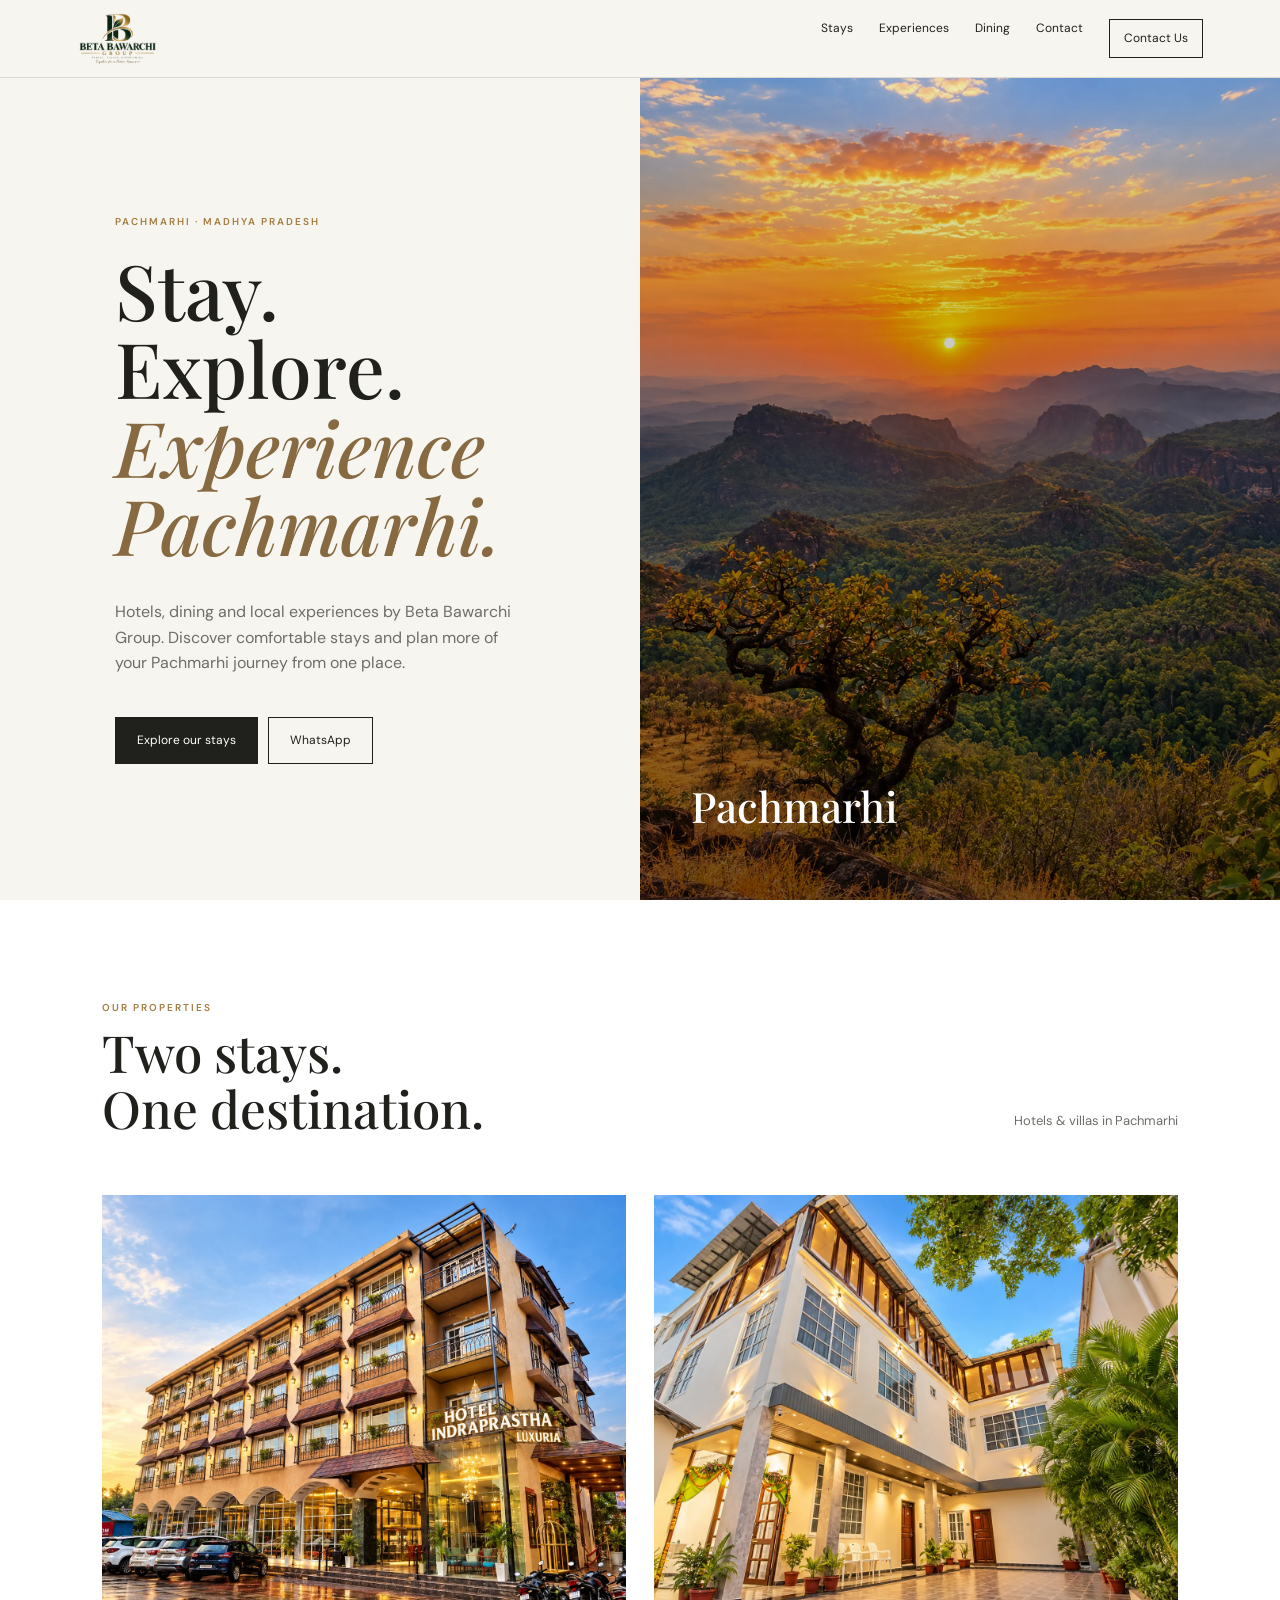
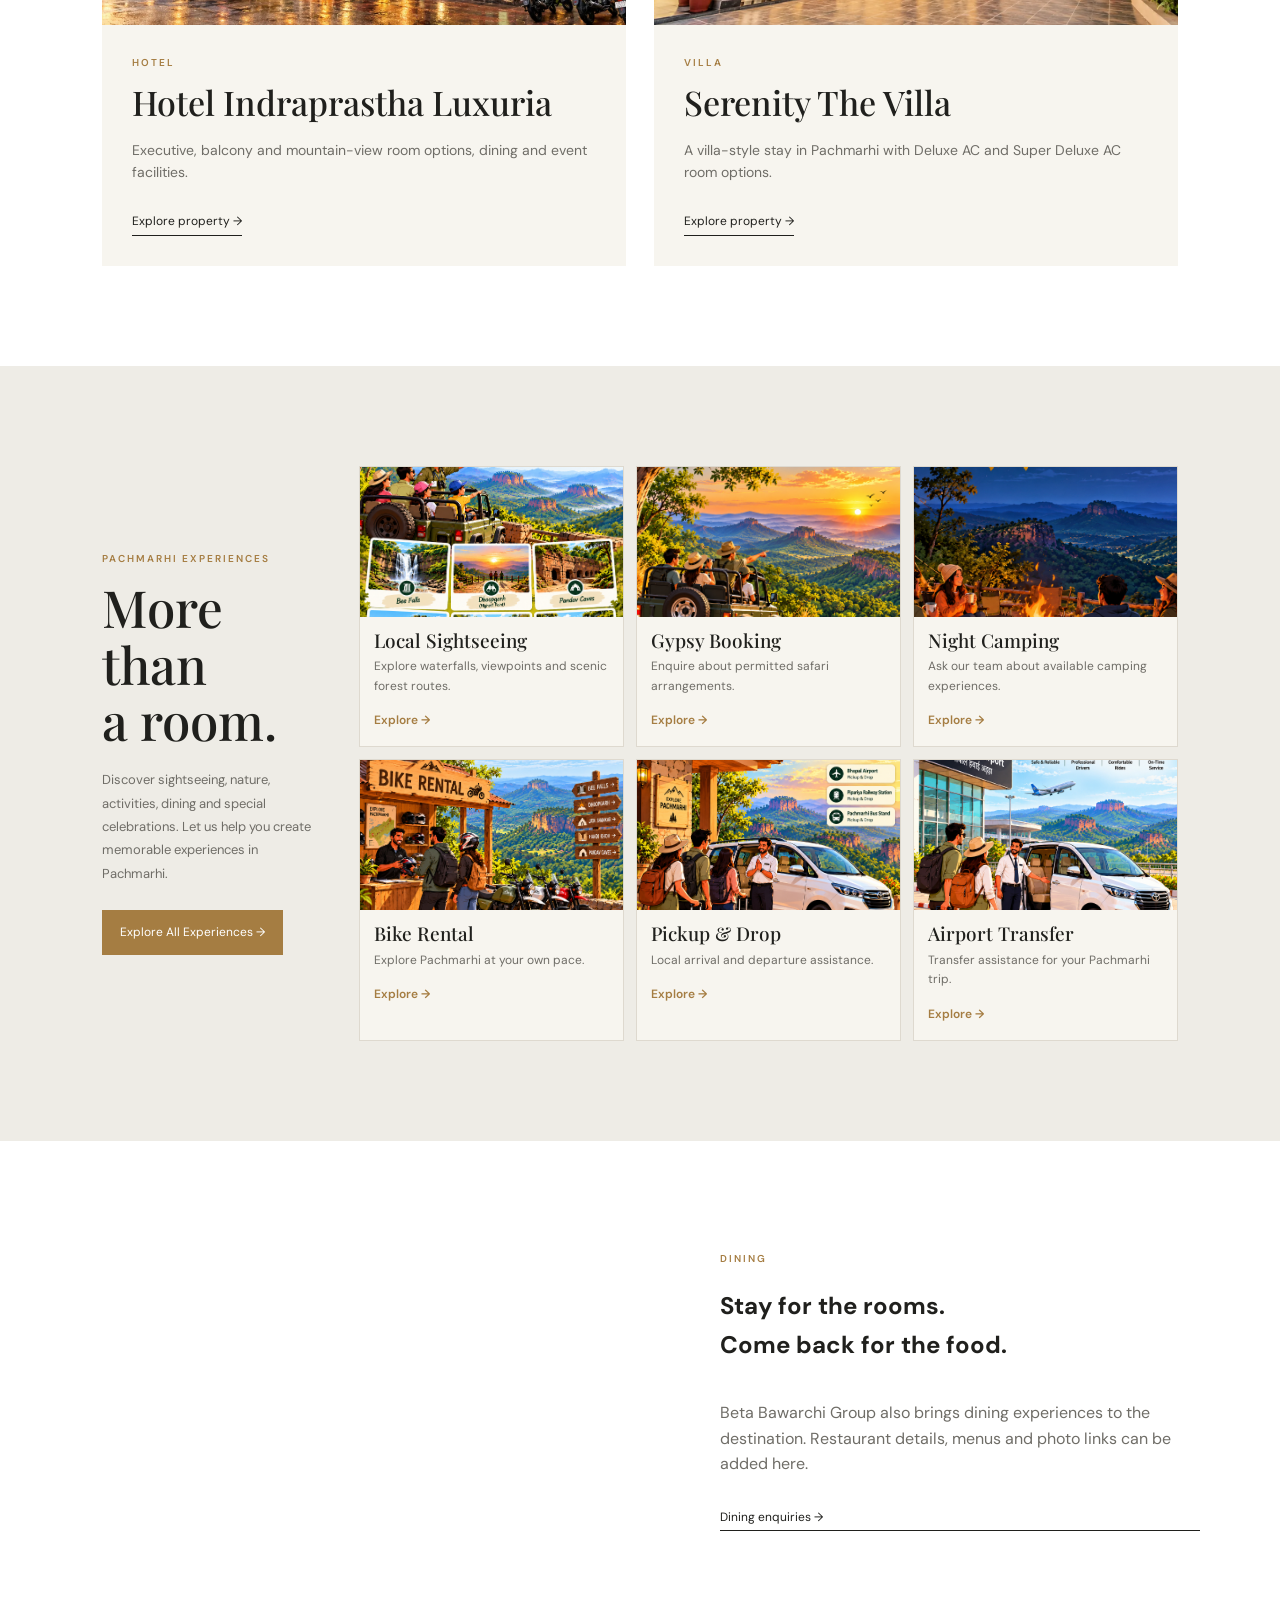
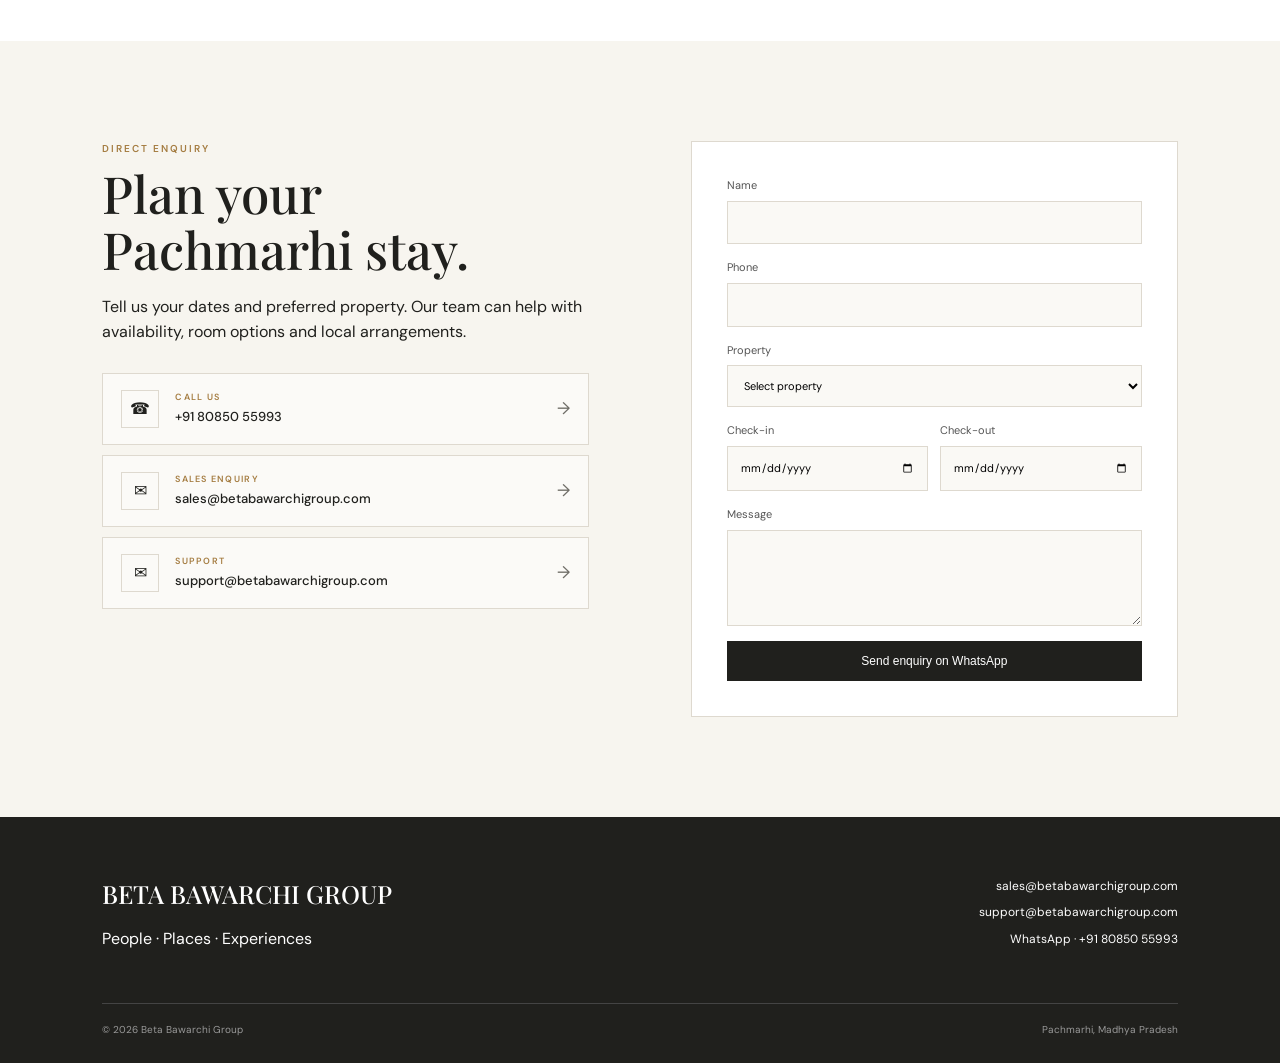
==== commit f664047d: "Update index.html" ====
--- a/index.html
+++ b/index.html
@@ -122,8 +122,8 @@
         <a href="#properties">Stays</a>
         <a href="experiences/">Experiences</a>
         <a href="#dining">Dining</a>
-        <a href="#contact">Contact</a>
-        <a class="cta" href="#enquiry">Enquire</a>
+        <a href="tel:+918085055993">Contact</a>
+        <a class="cta" href="tel:+918085055993">Contact Us</a>
     </nav>
 </header>
 
